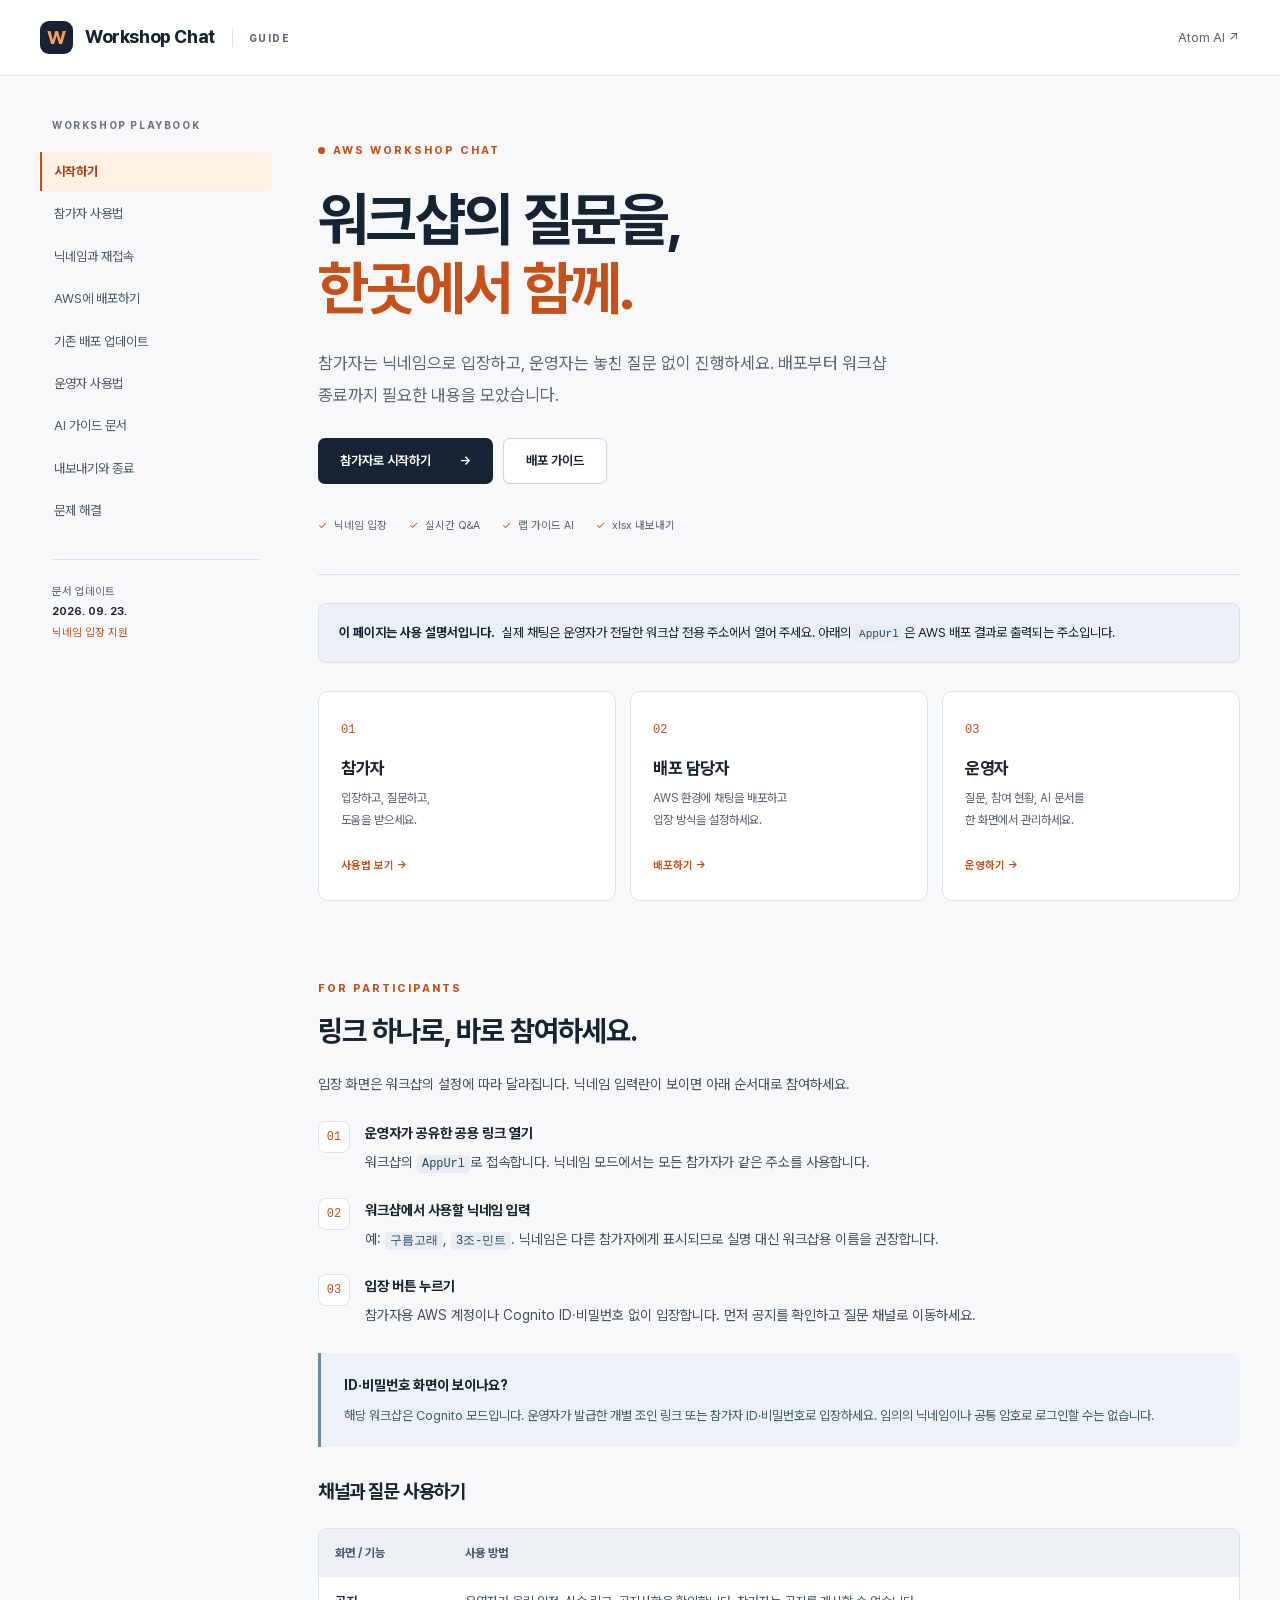
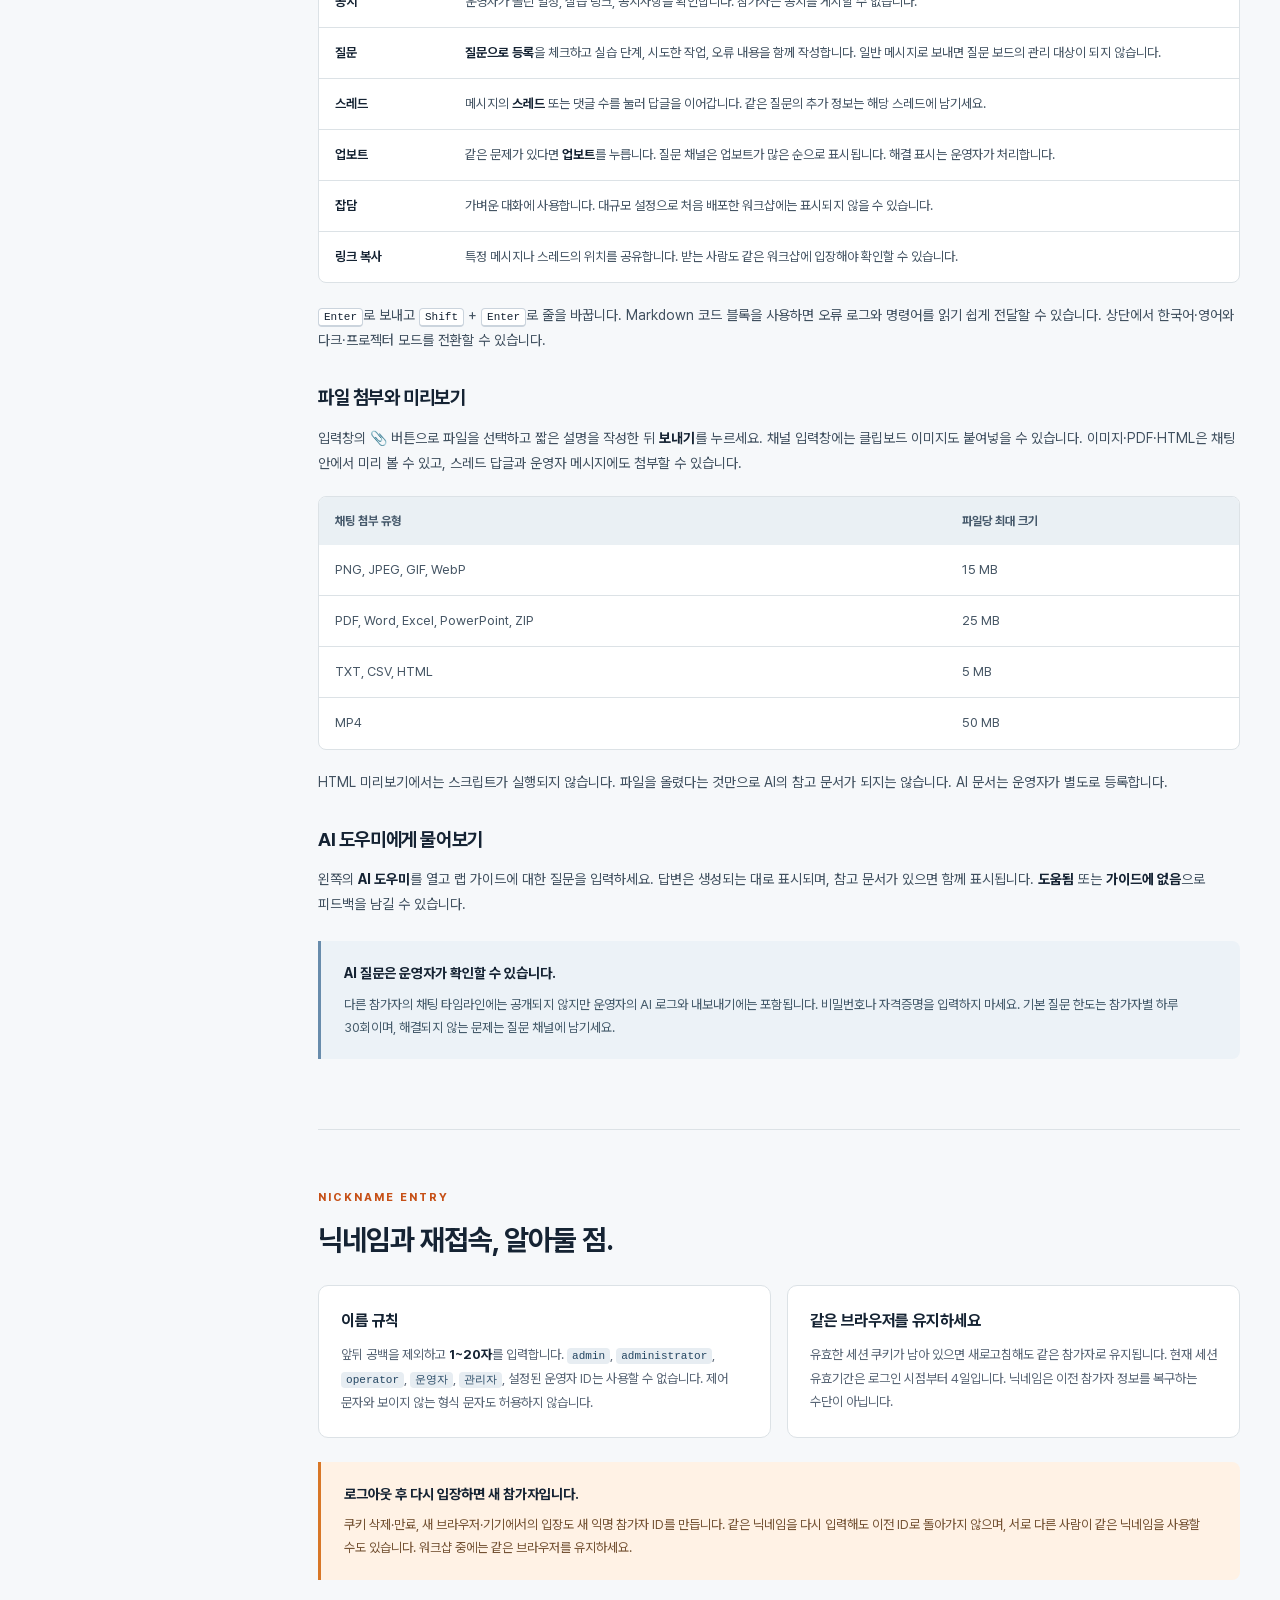
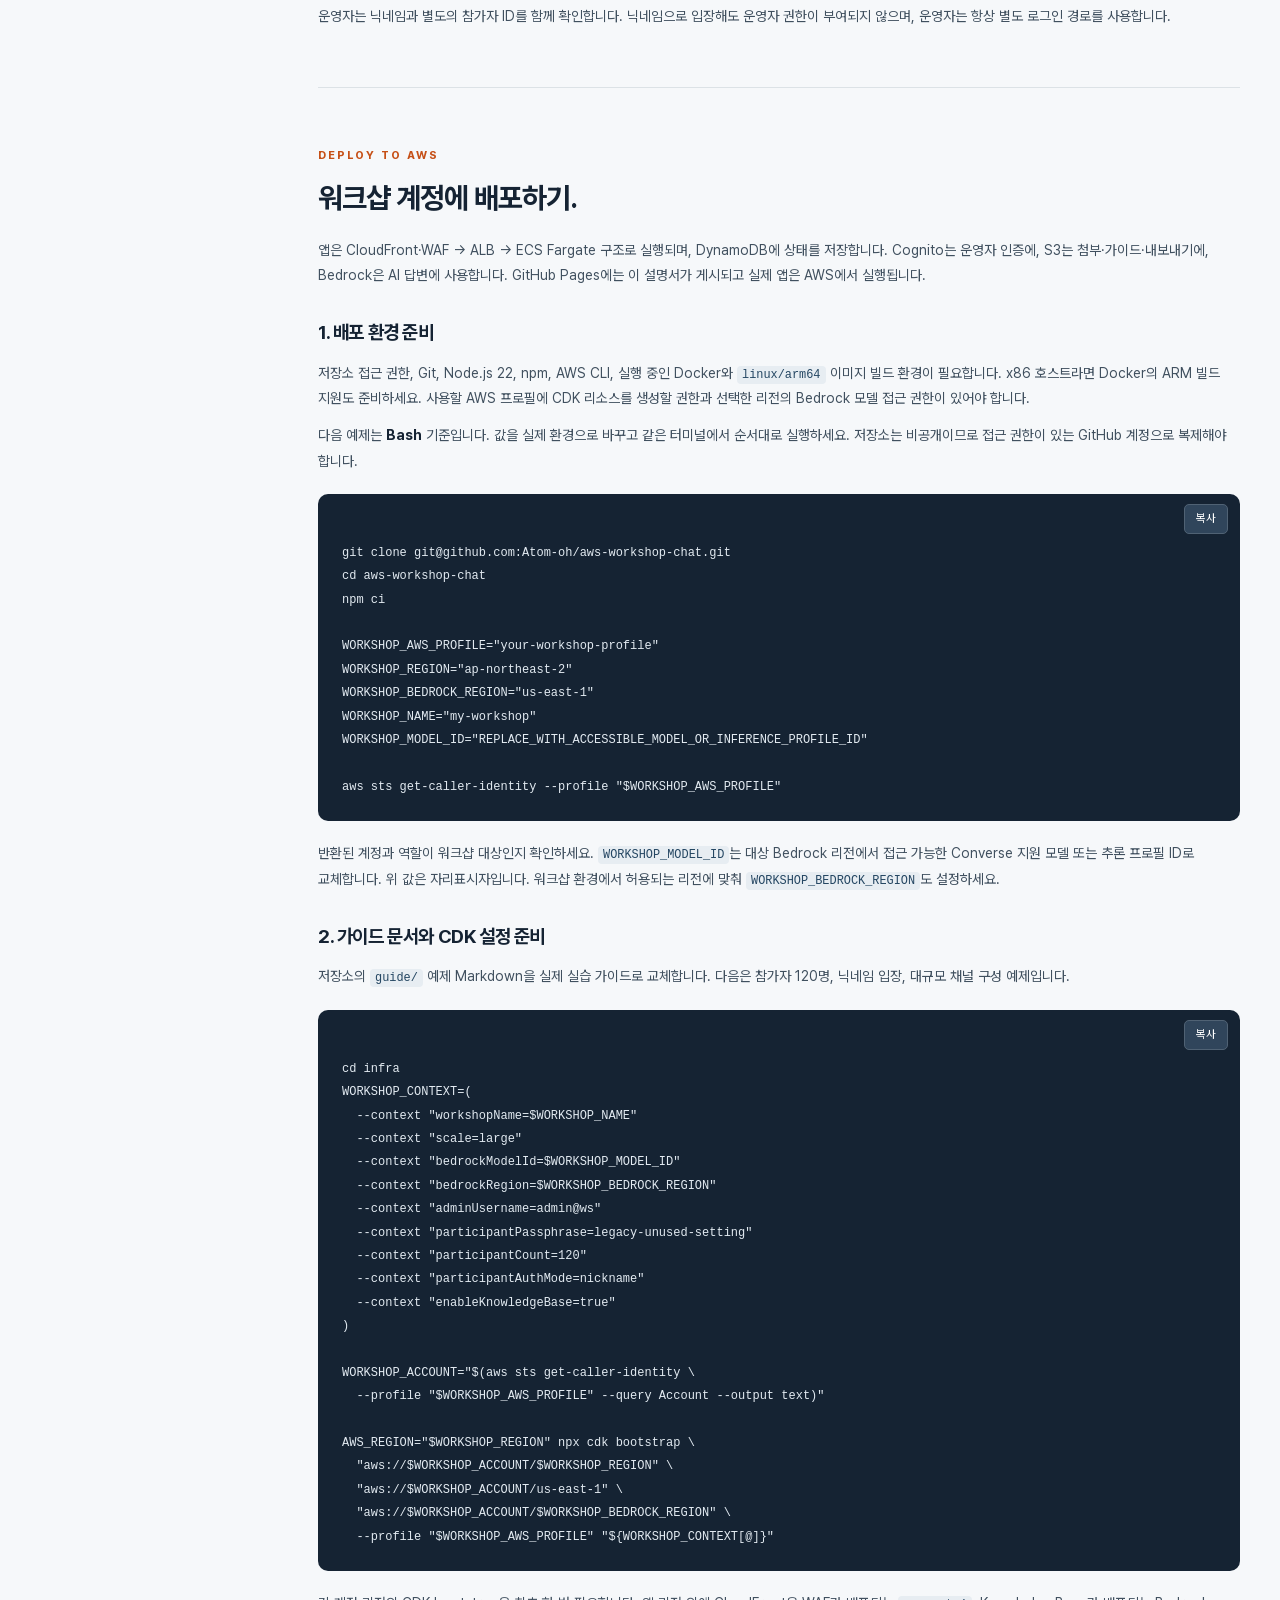
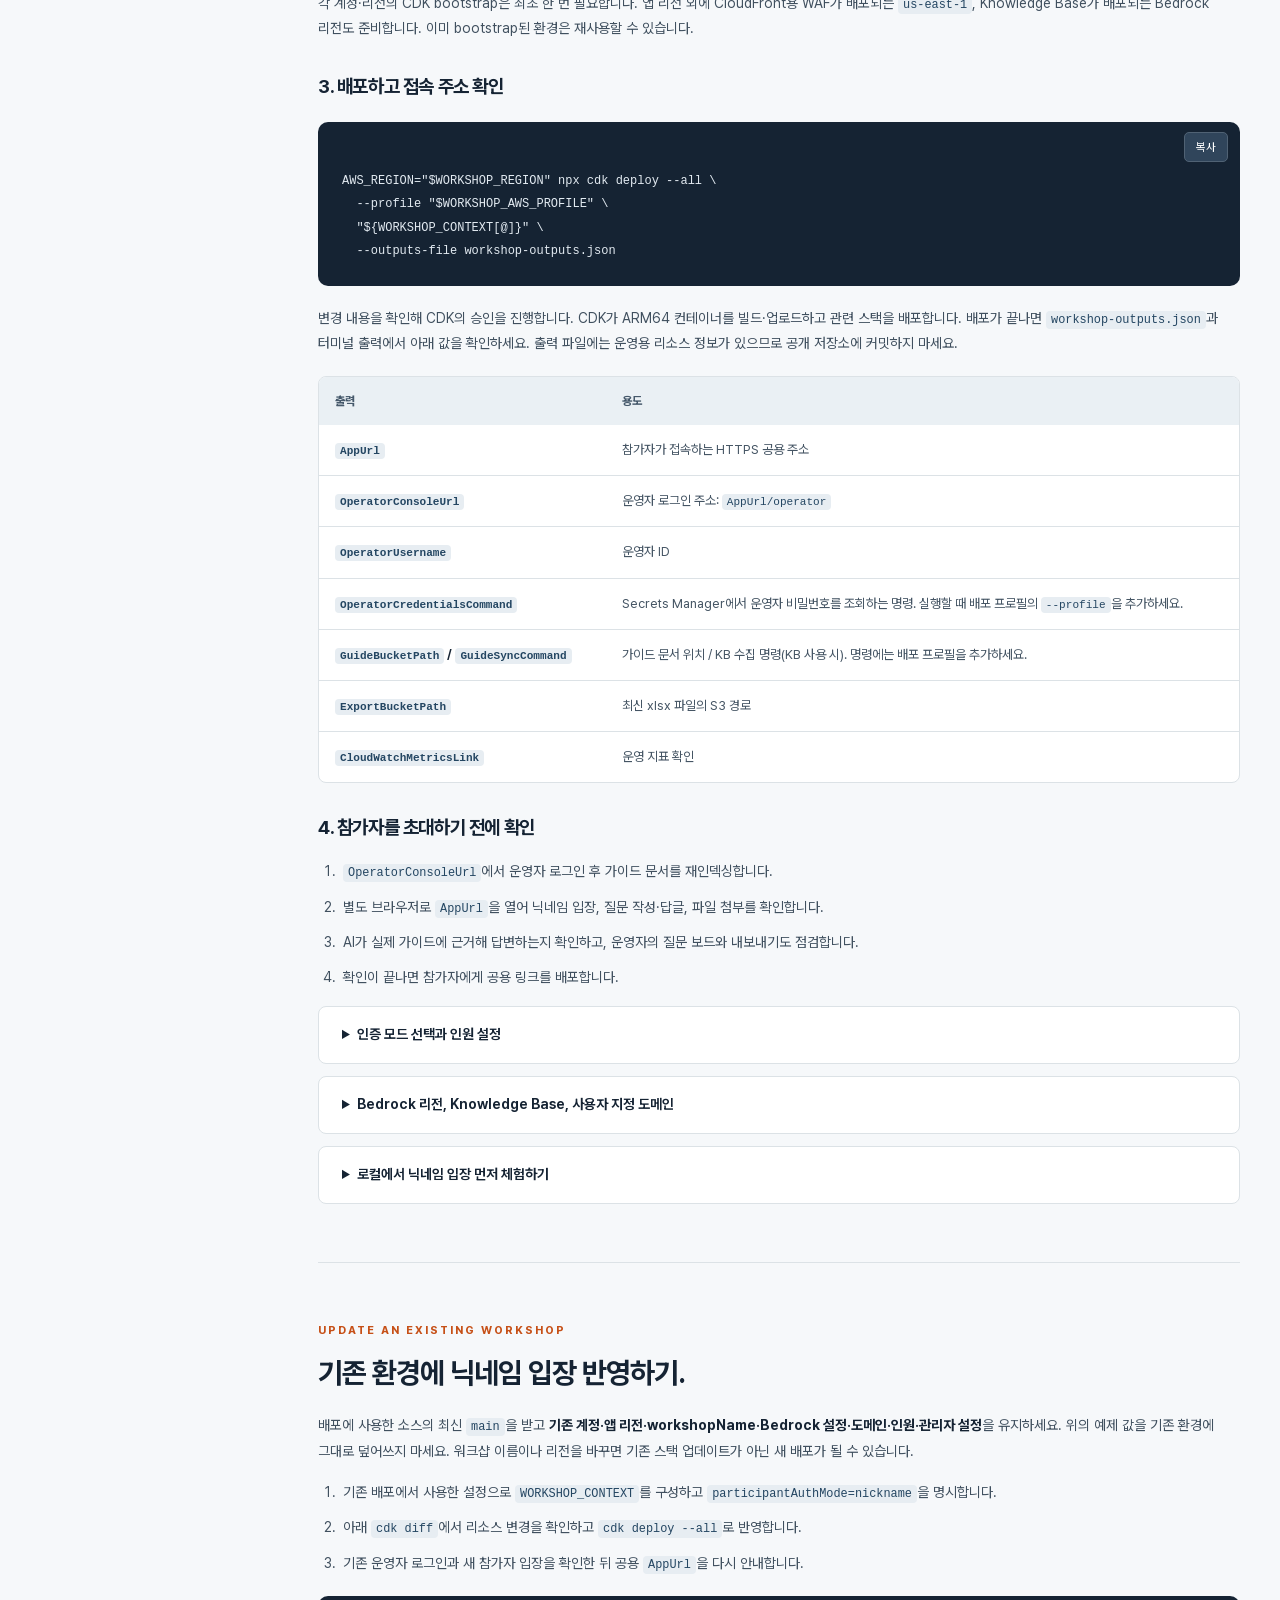
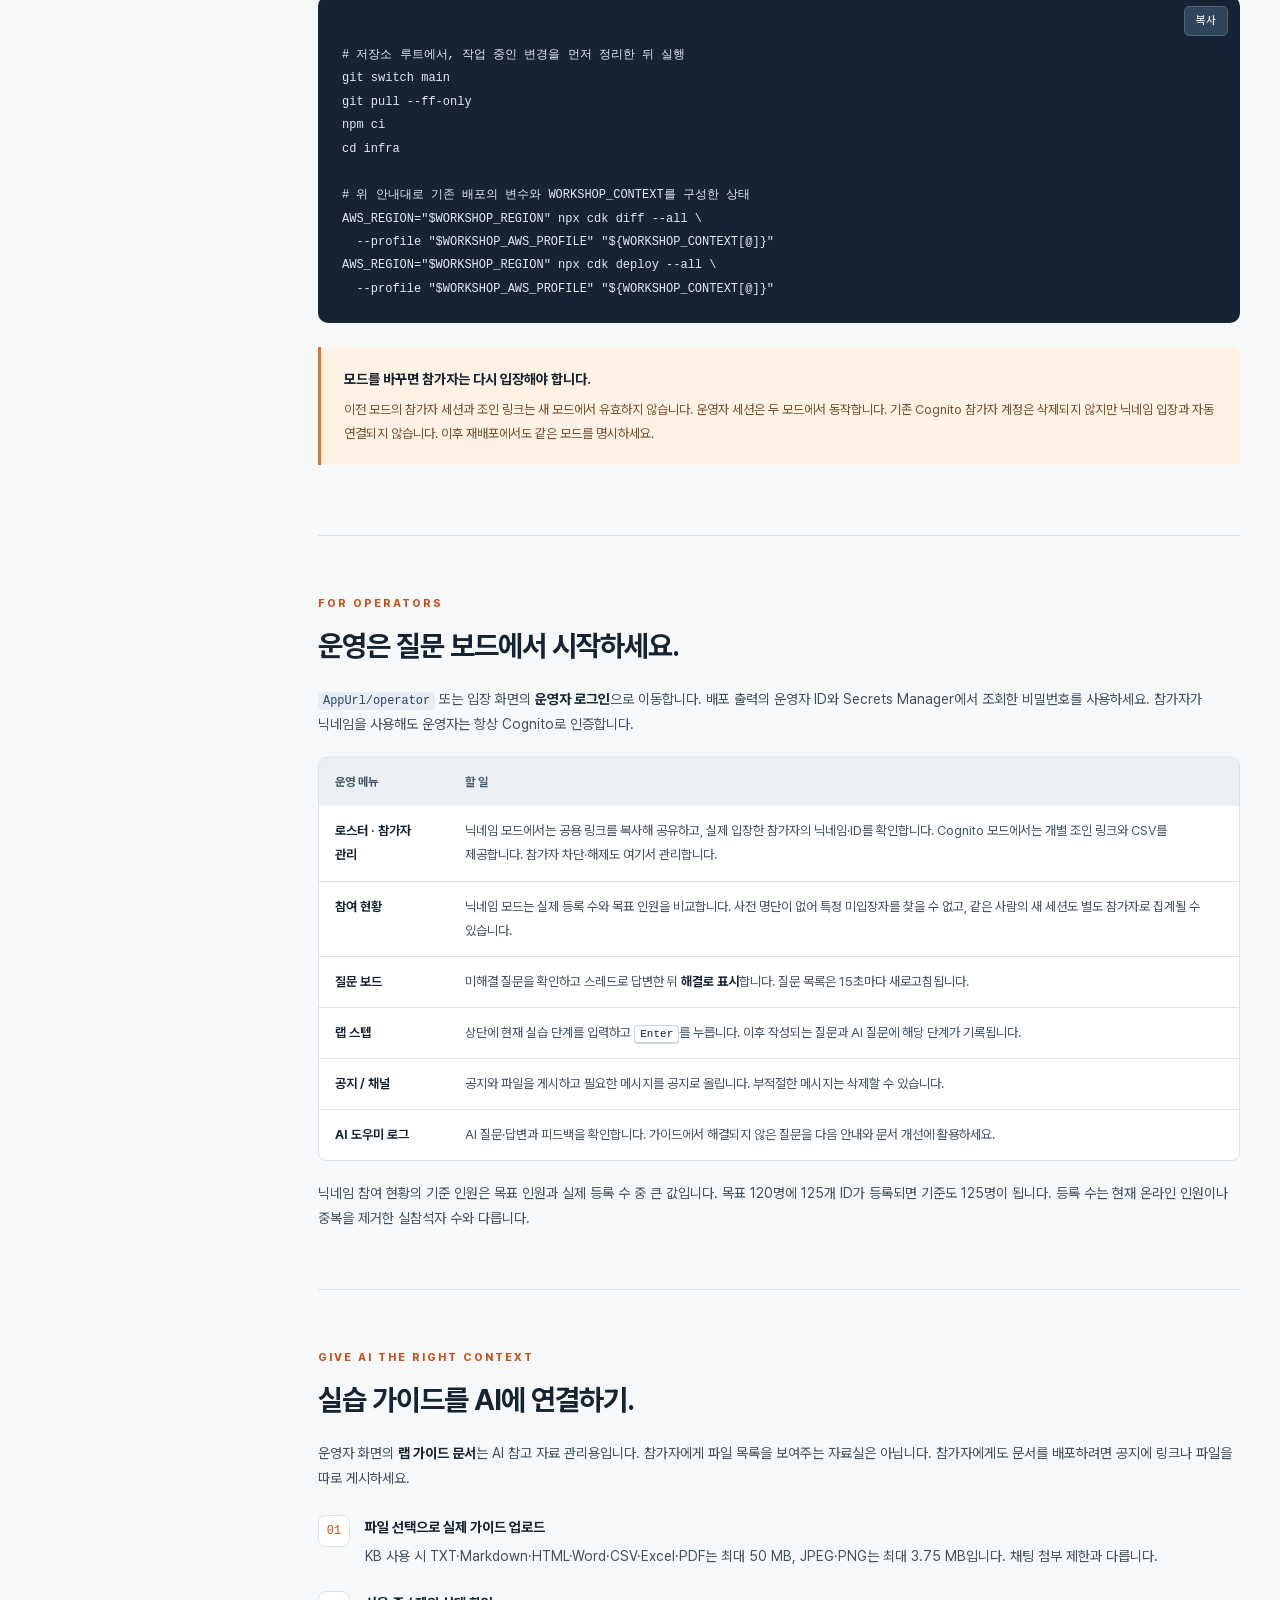
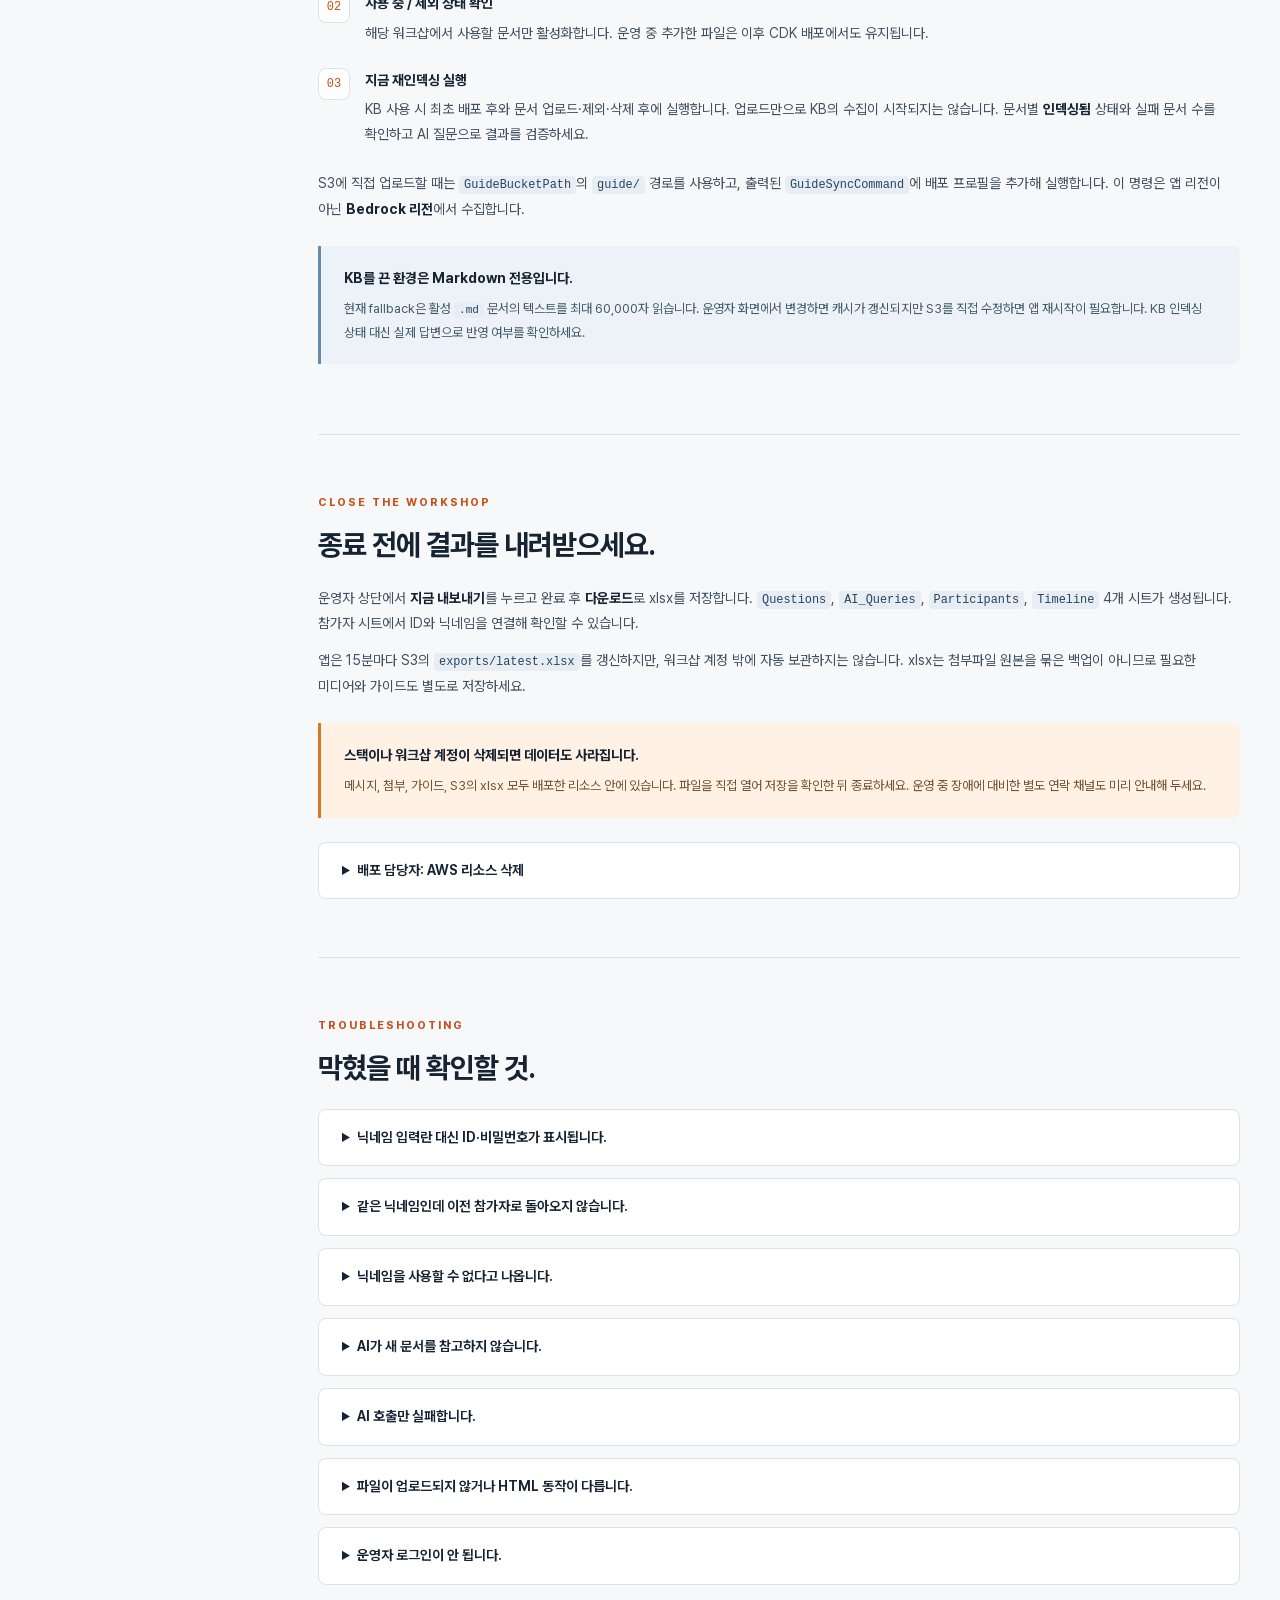
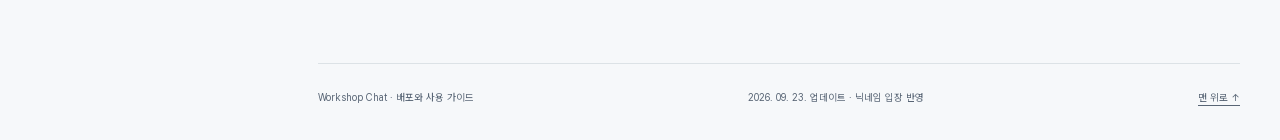
==== workshop-chat/index.html @ 2bf6a072 "docs: publish Workshop Chat deployment and nickname usage guide" ====
<!doctype html>
<html lang="ko">
<head>
  <meta charset="utf-8">
  <meta name="viewport" content="width=device-width, initial-scale=1">
  <meta name="description" content="AWS Workshop Chat 배포부터 참가자 닉네임 입장, 질문·AI 도우미, 운영자 관리와 데이터 내보내기까지.">
  <meta name="theme-color" content="#152333">
  <title>Workshop Chat 가이드 · 배포와 사용법</title>
  <link rel="canonical" href="https://www.atomai.click/workshop-chat/">
  <link rel="stylesheet" href="./style.css">
  <script src="./guide.js" defer></script>
</head>
<body>
  <a class="skip-link" href="#main">본문 바로가기</a>
  <header class="topbar">
    <a class="brand" href="#overview"><span class="brand-icon" aria-hidden="true">W</span>Workshop Chat <span class="brand-label">GUIDE</span></a>
    <a class="home-link" href="/">Atom AI <span aria-hidden="true">↗</span></a>
  </header>
  <div class="layout">
    <nav class="sidebar" aria-label="가이드 목차">
      <p class="nav-label">WORKSHOP PLAYBOOK</p>
      <a href="#overview">시작하기</a>
      <a href="#participant">참가자 사용법</a>
      <a href="#nickname">닉네임과 재접속</a>
      <a href="#deploy">AWS에 배포하기</a>
      <a href="#update">기존 배포 업데이트</a>
      <a href="#operator">운영자 사용법</a>
      <a href="#guide-docs">AI 가이드 문서</a>
      <a href="#finish">내보내기와 종료</a>
      <a href="#troubleshooting">문제 해결</a>
      <div class="nav-note">문서 업데이트<br><time datetime="2026-09-23">2026. 09. 23.</time><br><span>닉네임 입장 지원</span></div>
    </nav>
    <main id="main">
      <section class="hero" id="overview">
        <div class="eyebrow"><span class="status-dot"></span>AWS WORKSHOP CHAT</div>
        <h1>워크샵의 질문을,<br><span>한곳에서 함께.</span></h1>
        <p class="hero-description">참가자는 닉네임으로 입장하고, 운영자는 놓친 질문 없이 진행하세요. 배포부터 워크샵 종료까지 필요한 내용을 모았습니다.</p>
        <div class="hero-actions"><a class="button primary" href="#participant">참가자로 시작하기 <span aria-hidden="true">→</span></a><a class="button secondary" href="#deploy">배포 가이드</a></div>
        <div class="feature-strip"><span>닉네임 입장</span><span>실시간 Q&amp;A</span><span>랩 가이드 AI</span><span>xlsx 내보내기</span></div>
      </section>

      <div class="notice"><strong>이 페이지는 사용 설명서입니다.</strong> 실제 채팅은 운영자가 전달한 워크샵 전용 주소에서 열어 주세요. 아래의 <code>AppUrl</code>은 AWS 배포 결과로 출력되는 주소입니다.</div>
      <div class="route-grid">
        <a href="#participant" class="route-card"><span class="step-number">01</span><h2>참가자</h2><p>입장하고, 질문하고,<br>도움을 받으세요.</p><span class="route-link">사용법 보기 →</span></a>
        <a href="#deploy" class="route-card"><span class="step-number">02</span><h2>배포 담당자</h2><p>AWS 환경에 채팅을 배포하고<br>입장 방식을 설정하세요.</p><span class="route-link">배포하기 →</span></a>
        <a href="#operator" class="route-card"><span class="step-number">03</span><h2>운영자</h2><p>질문, 참여 현황, AI 문서를<br>한 화면에서 관리하세요.</p><span class="route-link">운영하기 →</span></a>
      </div>

      <section id="participant" class="content-section">
        <div class="section-kicker">FOR PARTICIPANTS</div>
        <h2>링크 하나로, 바로 참여하세요.</h2>
        <p>입장 화면은 워크샵의 설정에 따라 달라집니다. 닉네임 입력란이 보이면 아래 순서대로 참여하세요.</p>
        <ol class="steps">
          <li><strong>운영자가 공유한 공용 링크 열기</strong><p>워크샵의 <code>AppUrl</code>로 접속합니다. 닉네임 모드에서는 모든 참가자가 같은 주소를 사용합니다.</p></li>
          <li><strong>워크샵에서 사용할 닉네임 입력</strong><p>예: <code>구름고래</code>, <code>3조-민트</code>. 닉네임은 다른 참가자에게 표시되므로 실명 대신 워크샵용 이름을 권장합니다.</p></li>
          <li><strong>입장 버튼 누르기</strong><p>참가자용 AWS 계정이나 Cognito ID·비밀번호 없이 입장합니다. 먼저 공지를 확인하고 질문 채널로 이동하세요.</p></li>
        </ol>
        <div class="callout"><strong>ID·비밀번호 화면이 보이나요?</strong><p>해당 워크샵은 Cognito 모드입니다. 운영자가 발급한 개별 조인 링크 또는 참가자 ID·비밀번호로 입장하세요. 임의의 닉네임이나 공통 암호로 로그인할 수는 없습니다.</p></div>
        <h3>채널과 질문 사용하기</h3>
        <div class="table-wrap"><table>
          <thead><tr><th scope="col">화면 / 기능</th><th scope="col">사용 방법</th></tr></thead>
          <tbody>
            <tr><th scope="row">공지</th><td>운영자가 올린 일정, 실습 링크, 공지사항을 확인합니다. 참가자는 공지를 게시할 수 없습니다.</td></tr>
            <tr><th scope="row">질문</th><td><strong>질문으로 등록</strong>을 체크하고 실습 단계, 시도한 작업, 오류 내용을 함께 작성합니다. 일반 메시지로 보내면 질문 보드의 관리 대상이 되지 않습니다.</td></tr>
            <tr><th scope="row">스레드</th><td>메시지의 <strong>스레드</strong> 또는 댓글 수를 눌러 답글을 이어갑니다. 같은 질문의 추가 정보는 해당 스레드에 남기세요.</td></tr>
            <tr><th scope="row">업보트</th><td>같은 문제가 있다면 <strong>업보트</strong>를 누릅니다. 질문 채널은 업보트가 많은 순으로 표시됩니다. 해결 표시는 운영자가 처리합니다.</td></tr>
            <tr><th scope="row">잡담</th><td>가벼운 대화에 사용합니다. 대규모 설정으로 처음 배포한 워크샵에는 표시되지 않을 수 있습니다.</td></tr>
            <tr><th scope="row">링크 복사</th><td>특정 메시지나 스레드의 위치를 공유합니다. 받는 사람도 같은 워크샵에 입장해야 확인할 수 있습니다.</td></tr>
          </tbody>
        </table></div>
        <p><kbd>Enter</kbd>로 보내고 <kbd>Shift</kbd> + <kbd>Enter</kbd>로 줄을 바꿉니다. Markdown 코드 블록을 사용하면 오류 로그와 명령어를 읽기 쉽게 전달할 수 있습니다. 상단에서 한국어·영어와 다크·프로젝터 모드를 전환할 수 있습니다.</p>
        <h3>파일 첨부와 미리보기</h3>
        <p>입력창의 📎 버튼으로 파일을 선택하고 짧은 설명을 작성한 뒤 <strong>보내기</strong>를 누르세요. 채널 입력창에는 클립보드 이미지도 붙여넣을 수 있습니다. 이미지·PDF·HTML은 채팅 안에서 미리 볼 수 있고, 스레드 답글과 운영자 메시지에도 첨부할 수 있습니다.</p>
        <div class="table-wrap"><table>
          <thead><tr><th scope="col">채팅 첨부 유형</th><th scope="col">파일당 최대 크기</th></tr></thead>
          <tbody><tr><td>PNG, JPEG, GIF, WebP</td><td>15 MB</td></tr><tr><td>PDF, Word, Excel, PowerPoint, ZIP</td><td>25 MB</td></tr><tr><td>TXT, CSV, HTML</td><td>5 MB</td></tr><tr><td>MP4</td><td>50 MB</td></tr></tbody>
        </table></div>
        <p class="muted">HTML 미리보기에서는 스크립트가 실행되지 않습니다. 파일을 올렸다는 것만으로 AI의 참고 문서가 되지는 않습니다. AI 문서는 운영자가 별도로 등록합니다.</p>
        <h3>AI 도우미에게 물어보기</h3>
        <p>왼쪽의 <strong>AI 도우미</strong>를 열고 랩 가이드에 대한 질문을 입력하세요. 답변은 생성되는 대로 표시되며, 참고 문서가 있으면 함께 표시됩니다. <strong>도움됨</strong> 또는 <strong>가이드에 없음</strong>으로 피드백을 남길 수 있습니다.</p>
        <div class="callout"><strong>AI 질문은 운영자가 확인할 수 있습니다.</strong><p>다른 참가자의 채팅 타임라인에는 공개되지 않지만 운영자의 AI 로그와 내보내기에는 포함됩니다. 비밀번호나 자격증명을 입력하지 마세요. 기본 질문 한도는 참가자별 하루 30회이며, 해결되지 않는 문제는 질문 채널에 남기세요.</p></div>
      </section>

      <section id="nickname" class="content-section">
        <div class="section-kicker">NICKNAME ENTRY</div>
        <h2>닉네임과 재접속, 알아둘 점.</h2>
        <div class="two-columns">
          <div class="info-card"><h3>이름 규칙</h3><p>앞뒤 공백을 제외하고 <strong>1~20자</strong>를 입력합니다. <code>admin</code>, <code>administrator</code>, <code>operator</code>, <code>운영자</code>, <code>관리자</code>, 설정된 운영자 ID는 사용할 수 없습니다. 제어 문자와 보이지 않는 형식 문자도 허용하지 않습니다.</p></div>
          <div class="info-card"><h3>같은 브라우저를 유지하세요</h3><p>유효한 세션 쿠키가 남아 있으면 새로고침해도 같은 참가자로 유지됩니다. 현재 세션 유효기간은 로그인 시점부터 4일입니다. 닉네임은 이전 참가자 정보를 복구하는 수단이 아닙니다.</p></div>
        </div>
        <div class="callout warning"><strong>로그아웃 후 다시 입장하면 새 참가자입니다.</strong><p>쿠키 삭제·만료, 새 브라우저·기기에서의 입장도 새 익명 참가자 ID를 만듭니다. 같은 닉네임을 다시 입력해도 이전 ID로 돌아가지 않으며, 서로 다른 사람이 같은 닉네임을 사용할 수도 있습니다. 워크샵 중에는 같은 브라우저를 유지하세요.</p></div>
        <p>운영자는 닉네임과 별도의 참가자 ID를 함께 확인합니다. 닉네임으로 입장해도 운영자 권한이 부여되지 않으며, 운영자는 항상 별도 로그인 경로를 사용합니다.</p>
      </section>

      <section id="deploy" class="content-section">
        <div class="section-kicker">DEPLOY TO AWS</div>
        <h2>워크샵 계정에 배포하기.</h2>
        <p>앱은 CloudFront·WAF → ALB → ECS Fargate 구조로 실행되며, DynamoDB에 상태를 저장합니다. Cognito는 운영자 인증에, S3는 첨부·가이드·내보내기에, Bedrock은 AI 답변에 사용합니다. GitHub Pages에는 이 설명서가 게시되고 실제 앱은 AWS에서 실행됩니다.</p>
        <h3>1. 배포 환경 준비</h3>
        <p>저장소 접근 권한, Git, Node.js 22, npm, AWS CLI, 실행 중인 Docker와 <code>linux/arm64</code> 이미지 빌드 환경이 필요합니다. x86 호스트라면 Docker의 ARM 빌드 지원도 준비하세요. 사용할 AWS 프로필에 CDK 리소스를 생성할 권한과 선택한 리전의 Bedrock 모델 접근 권한이 있어야 합니다.</p>
        <p>다음 예제는 <strong>Bash</strong> 기준입니다. 값을 실제 환경으로 바꾸고 같은 터미널에서 순서대로 실행하세요. 저장소는 비공개이므로 접근 권한이 있는 GitHub 계정으로 복제해야 합니다.</p>
        <pre><code class="language-bash">git clone git@github.com:Atom-oh/aws-workshop-chat.git
cd aws-workshop-chat
npm ci

WORKSHOP_AWS_PROFILE="your-workshop-profile"
WORKSHOP_REGION="ap-northeast-2"
WORKSHOP_BEDROCK_REGION="us-east-1"
WORKSHOP_NAME="my-workshop"
WORKSHOP_MODEL_ID="REPLACE_WITH_ACCESSIBLE_MODEL_OR_INFERENCE_PROFILE_ID"

aws sts get-caller-identity --profile "$WORKSHOP_AWS_PROFILE"</code></pre>
        <p>반환된 계정과 역할이 워크샵 대상인지 확인하세요. <code>WORKSHOP_MODEL_ID</code>는 대상 Bedrock 리전에서 접근 가능한 Converse 지원 모델 또는 추론 프로필 ID로 교체합니다. 위 값은 자리표시자입니다. 워크샵 환경에서 허용되는 리전에 맞춰 <code>WORKSHOP_BEDROCK_REGION</code>도 설정하세요.</p>
        <h3>2. 가이드 문서와 CDK 설정 준비</h3>
        <p>저장소의 <code>guide/</code> 예제 Markdown을 실제 실습 가이드로 교체합니다. 다음은 참가자 120명, 닉네임 입장, 대규모 채널 구성 예제입니다.</p>
        <pre><code class="language-bash">cd infra
WORKSHOP_CONTEXT=(
  --context "workshopName=$WORKSHOP_NAME"
  --context "scale=large"
  --context "bedrockModelId=$WORKSHOP_MODEL_ID"
  --context "bedrockRegion=$WORKSHOP_BEDROCK_REGION"
  --context "adminUsername=admin@ws"
  --context "participantPassphrase=legacy-unused-setting"
  --context "participantCount=120"
  --context "participantAuthMode=nickname"
  --context "enableKnowledgeBase=true"
)

WORKSHOP_ACCOUNT="$(aws sts get-caller-identity \
  --profile "$WORKSHOP_AWS_PROFILE" --query Account --output text)"

AWS_REGION="$WORKSHOP_REGION" npx cdk bootstrap \
  "aws://$WORKSHOP_ACCOUNT/$WORKSHOP_REGION" \
  "aws://$WORKSHOP_ACCOUNT/us-east-1" \
  "aws://$WORKSHOP_ACCOUNT/$WORKSHOP_BEDROCK_REGION" \
  --profile "$WORKSHOP_AWS_PROFILE" "${WORKSHOP_CONTEXT[@]}"</code></pre>
        <p>각 계정·리전의 CDK bootstrap은 최초 한 번 필요합니다. 앱 리전 외에 CloudFront용 WAF가 배포되는 <code>us-east-1</code>, Knowledge Base가 배포되는 Bedrock 리전도 준비합니다. 이미 bootstrap된 환경은 재사용할 수 있습니다.</p>
        <h3>3. 배포하고 접속 주소 확인</h3>
        <pre><code class="language-bash">AWS_REGION="$WORKSHOP_REGION" npx cdk deploy --all \
  --profile "$WORKSHOP_AWS_PROFILE" \
  "${WORKSHOP_CONTEXT[@]}" \
  --outputs-file workshop-outputs.json</code></pre>
        <p>변경 내용을 확인해 CDK의 승인을 진행합니다. CDK가 ARM64 컨테이너를 빌드·업로드하고 관련 스택을 배포합니다. 배포가 끝나면 <code>workshop-outputs.json</code>과 터미널 출력에서 아래 값을 확인하세요. 출력 파일에는 운영용 리소스 정보가 있으므로 공개 저장소에 커밋하지 마세요.</p>
        <div class="table-wrap"><table>
          <thead><tr><th scope="col">출력</th><th scope="col">용도</th></tr></thead>
          <tbody>
            <tr><th scope="row"><code>AppUrl</code></th><td>참가자가 접속하는 HTTPS 공용 주소</td></tr>
            <tr><th scope="row"><code>OperatorConsoleUrl</code></th><td>운영자 로그인 주소: <code>AppUrl/operator</code></td></tr>
            <tr><th scope="row"><code>OperatorUsername</code></th><td>운영자 ID</td></tr>
            <tr><th scope="row"><code>OperatorCredentialsCommand</code></th><td>Secrets Manager에서 운영자 비밀번호를 조회하는 명령. 실행할 때 배포 프로필의 <code>--profile</code>을 추가하세요.</td></tr>
            <tr><th scope="row"><code>GuideBucketPath</code> / <code>GuideSyncCommand</code></th><td>가이드 문서 위치 / KB 수집 명령(KB 사용 시). 명령에는 배포 프로필을 추가하세요.</td></tr>
            <tr><th scope="row"><code>ExportBucketPath</code></th><td>최신 xlsx 파일의 S3 경로</td></tr>
            <tr><th scope="row"><code>CloudWatchMetricsLink</code></th><td>운영 지표 확인</td></tr>
          </tbody>
        </table></div>
        <h3>4. 참가자를 초대하기 전에 확인</h3>
        <ol><li><code>OperatorConsoleUrl</code>에서 운영자 로그인 후 가이드 문서를 재인덱싱합니다.</li><li>별도 브라우저로 <code>AppUrl</code>을 열어 닉네임 입장, 질문 작성·답글, 파일 첨부를 확인합니다.</li><li>AI가 실제 가이드에 근거해 답변하는지 확인하고, 운영자의 질문 보드와 내보내기도 점검합니다.</li><li>확인이 끝나면 참가자에게 공용 링크를 배포합니다.</li></ol>
        <details><summary>인증 모드 선택과 인원 설정</summary>
          <p><code>participantAuthMode=nickname</code>은 공용 링크와 닉네임을 사용하고, <code>participantAuthMode=cognito</code>는 개별 계정과 조인 링크를 사용합니다. 아무 설정도 주지 않으면 CDK와 서버의 기본값은 <strong>cognito</strong>입니다.</p>
          <p><code>PARTICIPANT_AUTH_MODE=nickname</code> 환경변수로도 설정할 수 있지만 명시적인 CDK context가 우선합니다. 환경변수로 전환할 때는 context에 남아 있는 <code>participantAuthMode</code>도 확인하세요.</p>
          <p>닉네임 모드에서 <code>participantCount</code>는 목표 인원이며 입장 상한이 아닙니다. 참가자 Cognito 계정은 사전 생성하지 않지만 Cognito와 운영자 계정은 유지됩니다. <code>participantPassphrase</code>와 <code>bedrockModelId</code>는 두 모드 모두 필수 설정입니다. legacy passphrase는 공통 로그인 암호가 아닙니다.</p>
        </details>
        <details><summary>Bedrock 리전, Knowledge Base, 사용자 지정 도메인</summary>
          <p><code>bedrockRegion</code>을 지정하면 AI 모델 호출과 Knowledge Base·S3 Vectors·가이드 버킷을 해당 리전에서 사용합니다. 생략하면 앱 리전을 따릅니다. 선택한 리전에서 모델과 S3 Vectors 지원 여부를 확인하세요.</p>
          <p>KB를 사용할 수 없으면 <code>enableKnowledgeBase=false</code>로 배포할 수 있습니다. 이 경우 현재 앱은 <code>.md</code> 파일의 텍스트만 최대 60,000자까지 AI 프롬프트에 넣습니다. PDF·HTML 등의 업로드를 Markdown처럼 사용한다고 가정하지 마세요.</p>
          <p>도메인을 연결하려면 기존 context에 <code>domainName</code>, <code>hostedZoneId</code>, <code>certificateArn</code>을 함께 지정합니다. 공개 Route 53 영역과 해당 도메인을 포함하는 <code>us-east-1</code>의 ACM 인증서가 필요합니다. 생략하면 CloudFront 주소를 사용합니다.</p>
        </details>
        <details><summary>로컬에서 닉네임 입장 먼저 체험하기</summary>
          <p>저장소 루트에서 아래 명령을 실행하고 <code>http://localhost:3000</code>을 엽니다. Docker Compose는 기본적으로 닉네임 모드를 사용합니다. 참가자 채팅은 DynamoDB Local로 동작하지만 운영자 로그인에는 실제 Cognito 설정, AI에는 Bedrock, 파일 기능에는 S3 설정이 필요합니다.</p>
          <pre><code class="language-bash">docker compose up --build</code></pre>
        </details>
      </section>

      <section id="update" class="content-section">
        <div class="section-kicker">UPDATE AN EXISTING WORKSHOP</div>
        <h2>기존 환경에 닉네임 입장 반영하기.</h2>
        <p>배포에 사용한 소스의 최신 <code>main</code>을 받고 <strong>기존 계정·앱 리전·workshopName·Bedrock 설정·도메인·인원·관리자 설정</strong>을 유지하세요. 위의 예제 값을 기존 환경에 그대로 덮어쓰지 마세요. 워크샵 이름이나 리전을 바꾸면 기존 스택 업데이트가 아닌 새 배포가 될 수 있습니다.</p>
        <ol><li>기존 배포에서 사용한 설정으로 <code>WORKSHOP_CONTEXT</code>를 구성하고 <code>participantAuthMode=nickname</code>을 명시합니다.</li><li>아래 <code>cdk diff</code>에서 리소스 변경을 확인하고 <code>cdk deploy --all</code>로 반영합니다.</li><li>기존 운영자 로그인과 새 참가자 입장을 확인한 뒤 공용 <code>AppUrl</code>을 다시 안내합니다.</li></ol>
        <pre><code class="language-bash"># 저장소 루트에서, 작업 중인 변경을 먼저 정리한 뒤 실행
git switch main
git pull --ff-only
npm ci
cd infra

# 위 안내대로 기존 배포의 변수와 WORKSHOP_CONTEXT를 구성한 상태
AWS_REGION="$WORKSHOP_REGION" npx cdk diff --all \
  --profile "$WORKSHOP_AWS_PROFILE" "${WORKSHOP_CONTEXT[@]}"
AWS_REGION="$WORKSHOP_REGION" npx cdk deploy --all \
  --profile "$WORKSHOP_AWS_PROFILE" "${WORKSHOP_CONTEXT[@]}"</code></pre>
        <div class="callout warning"><strong>모드를 바꾸면 참가자는 다시 입장해야 합니다.</strong><p>이전 모드의 참가자 세션과 조인 링크는 새 모드에서 유효하지 않습니다. 운영자 세션은 두 모드에서 동작합니다. 기존 Cognito 참가자 계정은 삭제되지 않지만 닉네임 입장과 자동 연결되지 않습니다. 이후 재배포에서도 같은 모드를 명시하세요.</p></div>
      </section>

      <section id="operator" class="content-section">
        <div class="section-kicker">FOR OPERATORS</div>
        <h2>운영은 질문 보드에서 시작하세요.</h2>
        <p><code>AppUrl/operator</code> 또는 입장 화면의 <strong>운영자 로그인</strong>으로 이동합니다. 배포 출력의 운영자 ID와 Secrets Manager에서 조회한 비밀번호를 사용하세요. 참가자가 닉네임을 사용해도 운영자는 항상 Cognito로 인증합니다.</p>
        <div class="table-wrap"><table>
          <thead><tr><th scope="col">운영 메뉴</th><th scope="col">할 일</th></tr></thead>
          <tbody>
            <tr><th scope="row">로스터 · 참가자 관리</th><td>닉네임 모드에서는 공용 링크를 복사해 공유하고, 실제 입장한 참가자의 닉네임·ID를 확인합니다. Cognito 모드에서는 개별 조인 링크와 CSV를 제공합니다. 참가자 차단·해제도 여기서 관리합니다.</td></tr>
            <tr><th scope="row">참여 현황</th><td>닉네임 모드는 실제 등록 수와 목표 인원을 비교합니다. 사전 명단이 없어 특정 미입장자를 찾을 수 없고, 같은 사람의 새 세션도 별도 참가자로 집계될 수 있습니다.</td></tr>
            <tr><th scope="row">질문 보드</th><td>미해결 질문을 확인하고 스레드로 답변한 뒤 <strong>해결로 표시</strong>합니다. 질문 목록은 15초마다 새로고침됩니다.</td></tr>
            <tr><th scope="row">랩 스텝</th><td>상단에 현재 실습 단계를 입력하고 <kbd>Enter</kbd>를 누릅니다. 이후 작성되는 질문과 AI 질문에 해당 단계가 기록됩니다.</td></tr>
            <tr><th scope="row">공지 / 채널</th><td>공지와 파일을 게시하고 필요한 메시지를 공지로 올립니다. 부적절한 메시지는 삭제할 수 있습니다.</td></tr>
            <tr><th scope="row">AI 도우미 로그</th><td>AI 질문·답변과 피드백을 확인합니다. 가이드에서 해결되지 않은 질문을 다음 안내와 문서 개선에 활용하세요.</td></tr>
          </tbody>
        </table></div>
        <p>닉네임 참여 현황의 기준 인원은 목표 인원과 실제 등록 수 중 큰 값입니다. 목표 120명에 125개 ID가 등록되면 기준도 125명이 됩니다. 등록 수는 현재 온라인 인원이나 중복을 제거한 실참석자 수와 다릅니다.</p>
      </section>

      <section id="guide-docs" class="content-section">
        <div class="section-kicker">GIVE AI THE RIGHT CONTEXT</div>
        <h2>실습 가이드를 AI에 연결하기.</h2>
        <p>운영자 화면의 <strong>랩 가이드 문서</strong>는 AI 참고 자료 관리용입니다. 참가자에게 파일 목록을 보여주는 자료실은 아닙니다. 참가자에게도 문서를 배포하려면 공지에 링크나 파일을 따로 게시하세요.</p>
        <ol class="steps">
          <li><strong>파일 선택으로 실제 가이드 업로드</strong><p>KB 사용 시 TXT·Markdown·HTML·Word·CSV·Excel·PDF는 최대 50 MB, JPEG·PNG는 최대 3.75 MB입니다. 채팅 첨부 제한과 다릅니다.</p></li>
          <li><strong>사용 중 / 제외 상태 확인</strong><p>해당 워크샵에서 사용할 문서만 활성화합니다. 운영 중 추가한 파일은 이후 CDK 배포에서도 유지됩니다.</p></li>
          <li><strong>지금 재인덱싱 실행</strong><p>KB 사용 시 최초 배포 후와 문서 업로드·제외·삭제 후에 실행합니다. 업로드만으로 KB의 수집이 시작되지는 않습니다. 문서별 <strong>인덱싱됨</strong> 상태와 실패 문서 수를 확인하고 AI 질문으로 결과를 검증하세요.</p></li>
        </ol>
        <p>S3에 직접 업로드할 때는 <code>GuideBucketPath</code>의 <code>guide/</code> 경로를 사용하고, 출력된 <code>GuideSyncCommand</code>에 배포 프로필을 추가해 실행합니다. 이 명령은 앱 리전이 아닌 <strong>Bedrock 리전</strong>에서 수집합니다.</p>
        <div class="callout"><strong>KB를 끈 환경은 Markdown 전용입니다.</strong><p>현재 fallback은 활성 <code>.md</code> 문서의 텍스트를 최대 60,000자 읽습니다. 운영자 화면에서 변경하면 캐시가 갱신되지만 S3를 직접 수정하면 앱 재시작이 필요합니다. KB 인덱싱 상태 대신 실제 답변으로 반영 여부를 확인하세요.</p></div>
      </section>

      <section id="finish" class="content-section">
        <div class="section-kicker">CLOSE THE WORKSHOP</div>
        <h2>종료 전에 결과를 내려받으세요.</h2>
        <p>운영자 상단에서 <strong>지금 내보내기</strong>를 누르고 완료 후 <strong>다운로드</strong>로 xlsx를 저장합니다. <code>Questions</code>, <code>AI_Queries</code>, <code>Participants</code>, <code>Timeline</code> 4개 시트가 생성됩니다. 참가자 시트에서 ID와 닉네임을 연결해 확인할 수 있습니다.</p>
        <p>앱은 15분마다 S3의 <code>exports/latest.xlsx</code>를 갱신하지만, 워크샵 계정 밖에 자동 보관하지는 않습니다. xlsx는 첨부파일 원본을 묶은 백업이 아니므로 필요한 미디어와 가이드도 별도로 저장하세요.</p>
        <div class="callout warning"><strong>스택이나 워크샵 계정이 삭제되면 데이터도 사라집니다.</strong><p>메시지, 첨부, 가이드, S3의 xlsx 모두 배포한 리소스 안에 있습니다. 파일을 직접 열어 저장을 확인한 뒤 종료하세요. 운영 중 장애에 대비한 별도 연락 채널도 미리 안내해 두세요.</p></div>
        <details><summary>배포 담당자: AWS 리소스 삭제</summary>
          <p>데이터 보관이 끝났고 실제 종료할 때만 실행하세요. <code>infra/</code>에서 원래 배포의 계정·리전·이름과 context를 그대로 사용합니다. 관련 스택 전체를 삭제하므로 결과를 복구할 수 없습니다. 위 배포 명령이 구성한 Bash 변수와 배열이 필요합니다.</p>
          <pre><code class="language-bash">aws sts get-caller-identity --profile "$WORKSHOP_AWS_PROFILE"
AWS_REGION="$WORKSHOP_REGION" npx cdk destroy --all \
  --profile "$WORKSHOP_AWS_PROFILE" "${WORKSHOP_CONTEXT[@]}"</code></pre>
          <p>CloudFormation에서 앱, WAF, Bedrock 관련 스택의 삭제 완료를 확인합니다. CDK bootstrap 환경은 워크샵 스택과 별도로 관리됩니다. 운영 비용은 리전·가동 시간·AI 사용량에 따라 발생하므로 행사 후 리소스를 계속 켜 두지 마세요.</p>
        </details>
      </section>

      <section id="troubleshooting" class="content-section">
        <div class="section-kicker">TROUBLESHOOTING</div>
        <h2>막혔을 때 확인할 것.</h2>
        <details><summary>닉네임 입력란 대신 ID·비밀번호가 표시됩니다.</summary><p>현재 배포가 Cognito 모드이거나 <code>/operator</code> 경로를 열었을 수 있습니다. 참가자는 공용 <code>AppUrl</code>을 여세요. 배포 담당자는 <code>participantAuthMode</code> context가 환경변수보다 우선하는지 확인하고 닉네임 모드로 재배포하세요.</p></details>
        <details><summary>같은 닉네임인데 이전 참가자로 돌아오지 않습니다.</summary><p>닉네임은 고유 계정이나 복구 암호가 아닙니다. 로그아웃·쿠키 삭제·만료·새 브라우저 입장은 새 ID를 만듭니다. 이미 새로 입장했다면 운영자에게 이전 ID와 구분해서 확인해 달라고 요청하세요.</p></details>
        <details><summary>닉네임을 사용할 수 없다고 나옵니다.</summary><p>1~20자인지, 운영자·관리자용 이름을 쓰지 않았는지 확인하세요. 복사한 이름에 보이지 않는 문자가 포함될 수 있으니 직접 다시 입력해 보세요. 운영자 ID의 대소문자나 전각 문자 변형도 사용할 수 없습니다.</p></details>
        <details><summary>AI가 새 문서를 참고하지 않습니다.</summary><p>문서가 사용 중인지, KB 재인덱싱이 완료됐는지, 실패 또는 재시도 소진 상태인지 확인하세요. 크기와 형식 제한도 확인합니다. KB를 끈 환경에서는 현재 Markdown만 읽습니다. S3 직접 변경 시에는 KB 수집 또는 fallback 앱 재시작이 필요합니다.</p></details>
        <details><summary>AI 호출만 실패합니다.</summary><p>배포 담당자는 선택한 모델·추론 프로필과 <code>bedrockRegion</code>, 계정의 모델 접근 및 호출 권한을 확인하세요. 스택 배포 성공만으로 모델 호출 성공이 보장되지는 않습니다. 참가자는 질문 채널에서 도움을 받을 수 있습니다.</p></details>
        <details><summary>파일이 업로드되지 않거나 HTML 동작이 다릅니다.</summary><p>채팅 첨부의 지원 형식과 크기를 확인하세요. 실행 파일 등 지원 목록 밖의 형식은 허용되지 않습니다. HTML 미리보기는 스크립트를 실행하지 않으므로 대화형 페이지와 다르게 보일 수 있습니다.</p></details>
        <details><summary>운영자 로그인이 안 됩니다.</summary><p><code>OperatorConsoleUrl</code>에서 배포 출력의 운영자 ID와 Secrets Manager의 현재 비밀번호를 사용하세요. 닉네임이나 legacy passphrase로 로그인할 수 없습니다. 배포 담당자는 해당 Cognito 사용자가 <code>admin</code> 그룹에 속하는지도 확인합니다.</p></details>
      </section>
      <footer><span>Workshop Chat · 배포와 사용 가이드</span><span>2026. 09. 23. 업데이트 · 닉네임 입장 반영</span><a href="#overview">맨 위로 ↑</a></footer>
    </main>
  </div>
  <div class="copy-status" role="status" aria-live="polite"></div>
</body>
</html>
---- workshop-chat/style.css ----
@font-face{font-family:Pretendard;src:url("../assets/fonts/PretendardVariable.woff2") format("woff2");font-weight:100 900;font-display:swap}
:root{color-scheme:light;--ink:#152333;--muted:#586575;--accent:#c65017;--line:#dce2e6;--paper:#f6f8fa;--orange:#ff9d57}
*{box-sizing:border-box}
html{scroll-behavior:smooth;scroll-padding-top:96px}
body{margin:0;background:var(--paper);color:var(--ink);font-family:Pretendard,-apple-system,BlinkMacSystemFont,"Segoe UI",sans-serif;font-size:16px;line-height:1.8;word-break:keep-all;overflow-wrap:anywhere}
a{color:var(--accent);text-underline-offset:4px}
button,a,summary{-webkit-tap-highlight-color:transparent}
:focus-visible{outline:3px solid #0c75af;outline-offset:4px}
.skip-link{position:fixed;left:12px;top:-90px;z-index:100;background:#fff;padding:12px 20px;border:2px solid var(--ink)}
.skip-link:focus{top:12px}
.topbar{height:76px;background:#fff;border-bottom:1px solid var(--line);display:flex;align-items:center;justify-content:space-between;padding:0 40px;position:sticky;top:0;z-index:20}
.brand{display:flex;align-items:center;gap:12px;text-decoration:none;color:var(--ink);font-weight:750;font-size:18px;letter-spacing:-.4px}
.brand-icon{display:grid;place-items:center;width:33px;height:33px;border-radius:9px;background:var(--ink);color:var(--orange);font-size:19px}
.brand-label{font-size:10px;letter-spacing:1.5px;color:var(--muted);margin-left:5px;border-left:1px solid var(--line);padding-left:16px}
.home-link{font-size:13px;color:var(--muted);text-decoration:none}
.layout{max-width:1360px;margin:auto;display:grid;grid-template-columns:232px minmax(0,1fr);gap:46px;padding:0 40px}
.sidebar{position:sticky;top:76px;height:calc(100vh - 76px);overflow:auto;padding:40px 0;align-self:start}
.nav-label{font-size:10px;letter-spacing:1.6px;font-weight:750;color:#697785;margin:0 0 18px 12px}
.sidebar>a{display:block;padding:8px 12px;margin:3px 0;text-decoration:none;font-size:13px;color:#4b5b6a;border-left:2px solid transparent;border-radius:0 6px 6px 0}
.sidebar>a:hover{background:#e9edf1;color:var(--ink)}
.sidebar>a[aria-current="location"]{background:#fff0e4;border-left-color:var(--accent);color:#a44215;font-weight:700}
.nav-note{border-top:1px solid var(--line);margin:28px 12px 0;padding-top:22px;font-size:11px;line-height:1.9;color:var(--muted)}
.nav-note time{font-weight:650;color:var(--ink)}
.nav-note span{color:var(--accent)}
main{min-width:0;padding-bottom:20px}
.hero{padding:65px 0 38px;border-bottom:1px solid var(--line)}
.eyebrow,.section-kicker{font-size:11px;letter-spacing:2px;font-weight:750;color:var(--accent);display:flex;align-items:center;gap:8px}
.status-dot{width:7px;height:7px;background:var(--accent);border-radius:50%}
h1{font-size:clamp(38px,4.6vw,64px);line-height:1.17;letter-spacing:-2.7px;margin:24px 0}
h1 span{color:var(--accent)}
.hero-description{max-width:570px;font-size:17px;color:var(--muted);line-height:1.9}
.hero-actions{display:flex;flex-wrap:wrap;gap:10px;margin:27px 0 32px}
.button{display:inline-flex;align-items:center;gap:28px;justify-content:center;min-height:46px;padding:9px 22px;border-radius:7px;text-decoration:none;font-size:13px;font-weight:650}
.primary{background:var(--ink);color:#fff}
.primary:hover{background:#2e455d}
.secondary{background:#fff;border:1px solid #cbd3da;color:var(--ink)}
.secondary:hover{border-color:var(--ink)}
.feature-strip{display:flex;flex-wrap:wrap;gap:10px 22px;font-size:11px;color:var(--muted)}
.feature-strip span:before{content:"✓";margin-right:7px;color:var(--accent)}
.notice{background:#eaf0f5;border:1px solid #d5e0e8;border-radius:8px;padding:17px 20px;font-size:13px;line-height:1.8;margin:28px 0}
.notice strong{margin-right:4px}
.route-grid{display:grid;grid-template-columns:repeat(3,minmax(0,1fr));gap:14px;margin:0 0 20px}
.route-card{border:1px solid var(--line);background:#fff;padding:22px;border-radius:10px;text-decoration:none;color:var(--ink);transition:border-color .15s}
.route-card:hover{border-color:var(--accent)}
.step-number{font:12px ui-monospace,monospace;color:var(--accent)}
.route-card h2{font-size:17px;line-height:1.4;margin:14px 0 8px;letter-spacing:-.4px}
.route-card p{font-size:12px;line-height:1.8;color:var(--muted);margin:0 0 18px}
.route-link{color:var(--accent);font-size:11px;font-weight:650}
.content-section{padding:58px 0 16px}
.content-section+.content-section{border-top:1px solid var(--line);margin-top:30px}
h2{font-size:29px;line-height:1.4;letter-spacing:-1px;margin:12px 0 20px}
h3{font-size:19px;line-height:1.6;letter-spacing:-.4px;margin:30px 0 10px}
p{margin:12px 0}
.content-section>p,.content-section li{font-size:14px;color:#40505f}
strong{font-weight:700;color:var(--ink)}
.muted{color:var(--muted)}
ol,ul{padding-left:22px}
li{margin:10px 0;padding-left:3px}
.steps{list-style:none;padding:0;counter-reset:step;margin:24px 0}
.steps>li{counter-increment:step;position:relative;padding-left:47px;min-height:45px;margin:22px 0}
.steps>li:before{content:counter(step,decimal-leading-zero);position:absolute;left:0;top:0;display:grid;place-items:center;width:30px;height:30px;border-radius:8px;border:1px solid #dce2e6;background:#fff;color:var(--accent);font:12px ui-monospace,monospace}
.steps p{margin:4px 0;font-size:14px}
.callout{padding:20px 23px;margin:24px 0;background:#ecf2f7;border-left:3px solid #688cac;border-radius:0 8px 8px 0;font-size:14px}
.callout p{margin:6px 0 0;color:#455b6b;font-size:13px}
.warning{background:#fff2e5;border-left-color:#d87727}
.warning p{color:#745233}
.two-columns{display:grid;grid-template-columns:1fr 1fr;gap:16px;margin:24px 0}
.info-card{border:1px solid var(--line);border-radius:10px;background:#fff;padding:22px}
.info-card h3{margin:0 0 10px;font-size:16px}
.info-card p{font-size:13px;color:var(--muted);margin:0}
.table-wrap{overflow-x:auto;border:1px solid var(--line);border-radius:8px;margin:20px 0;background:#fff}
table{width:100%;border-collapse:collapse;font-size:13px;text-align:left}
th,td{padding:13px 16px;border-bottom:1px solid var(--line);vertical-align:top;line-height:1.85}
thead th{background:#eaf0f4;color:#46596b;font-size:12px}
tbody th{min-width:120px;font-weight:650}
tr:last-child>td,tr:last-child>th{border-bottom:0}
td{color:#455564}
code{font-family:ui-monospace,SFMono-Regular,Consolas,monospace;font-size:.85em;background:#e7edf2;border-radius:4px;padding:2px 5px;color:#244662;word-break:break-word}
pre{position:relative;background:#152333;color:#e2eaf1;border-radius:10px;padding:48px 24px 22px;margin:20px 0;overflow:auto;font-size:12px;line-height:1.95;tab-size:2}
pre code{padding:0;border:0;background:none;color:inherit;font-size:inherit;word-break:normal;white-space:pre}
.copy-button{position:absolute;top:10px;right:12px;min-height:30px;background:#30455b;color:#fff;border:1px solid #506274;border-radius:5px;padding:3px 11px;font:11px Pretendard,sans-serif;cursor:pointer}
.copy-button:hover{background:#466078}
kbd{border:1px solid #cbd4dd;border-bottom-width:2px;border-radius:4px;background:#fff;padding:2px 5px;font-size:11px;color:var(--ink)}
details{background:#fff;border:1px solid var(--line);border-radius:8px;margin:12px 0;padding:0 20px}
summary{cursor:pointer;font-size:14px;font-weight:650;padding:16px 3px;line-height:1.7}
details[open]{padding-bottom:12px}
details p{font-size:13px;color:#475867}
details pre{margin:14px 0}
footer{border-top:1px solid var(--line);display:flex;flex-wrap:wrap;gap:8px 24px;justify-content:space-between;margin:50px 0 20px;padding-top:24px;font-size:10px;color:var(--muted)}
footer a{color:var(--muted)}
.copy-status:not(:empty){position:fixed;bottom:24px;left:50%;transform:translateX(-50%);z-index:30;background:var(--ink);color:#fff;padding:11px 20px;border-radius:8px;max-width:90vw;font-size:13px}
@media(min-width:1450px){.layout{gap:65px}}
@media(max-width:1050px){.layout{grid-template-columns:185px minmax(0,1fr);gap:28px;padding:0 24px}.route-card{padding:18px}.hero{padding-top:48px}.topbar{padding:0 24px}}
@media(max-width:760px){html{scroll-padding-top:145px}.topbar{height:62px;padding:0 18px}.brand{font-size:16px;gap:9px}.brand-label{font-size:9px;padding-left:10px}.home-link{font-size:11px}.layout{display:block;padding:0 20px}.sidebar{position:sticky;top:62px;z-index:15;height:auto;background:var(--paper);display:flex;gap:4px;margin:0 -20px;padding:10px 20px;overflow-x:auto;border-bottom:1px solid var(--line)}.sidebar>a{flex-shrink:0;padding:5px 10px;font-size:12px;border-left:0;border-bottom:2px solid transparent;border-radius:5px}.sidebar>a[aria-current="location"]{border-bottom-color:var(--accent)}.nav-label,.nav-note{display:none}.hero{padding-top:38px}h1{letter-spacing:-1.8px}.hero-description{font-size:15px}.hero-actions{margin-bottom:25px}.feature-strip{gap:7px 13px;font-size:10px}.route-grid{gap:8px}.route-card{padding:14px 12px}.route-card h2{font-size:15px}.route-card p{font-size:11px}.route-link{font-size:10px}.content-section{padding-top:40px}h2{font-size:25px}.two-columns{grid-template-columns:1fr}.notice{padding:15px;font-size:12px}th,td{padding:11px 12px}pre{padding-left:16px;padding-right:16px}.callout{padding:17px}footer{display:block}footer>*{display:block;margin:5px 0}}
@media(max-width:390px){.brand-label{display:none}.route-grid{grid-template-columns:1fr}.route-card p br{display:none}.route-card h2{margin-top:7px}.route-card p{margin-bottom:10px}.hero-actions .button{width:100%}}
@media(prefers-reduced-motion:reduce){html{scroll-behavior:auto}*{transition:none!important}}
@media print{.topbar,.sidebar,.hero-actions,.route-grid,.copy-button,.copy-status,.home-link{display:none}.layout{display:block;padding:0}main{max-width:none}body{background:#fff;font-size:11pt}.hero{padding:0 0 20px}h1{font-size:32pt}.content-section{padding-top:20px}pre{white-space:pre-wrap;background:#f3f3f3;color:#111;padding:15px;border:1px solid #ccc}pre code{white-space:pre-wrap;overflow-wrap:anywhere}.table-wrap{overflow:visible}details{break-inside:avoid}a{color:inherit}}
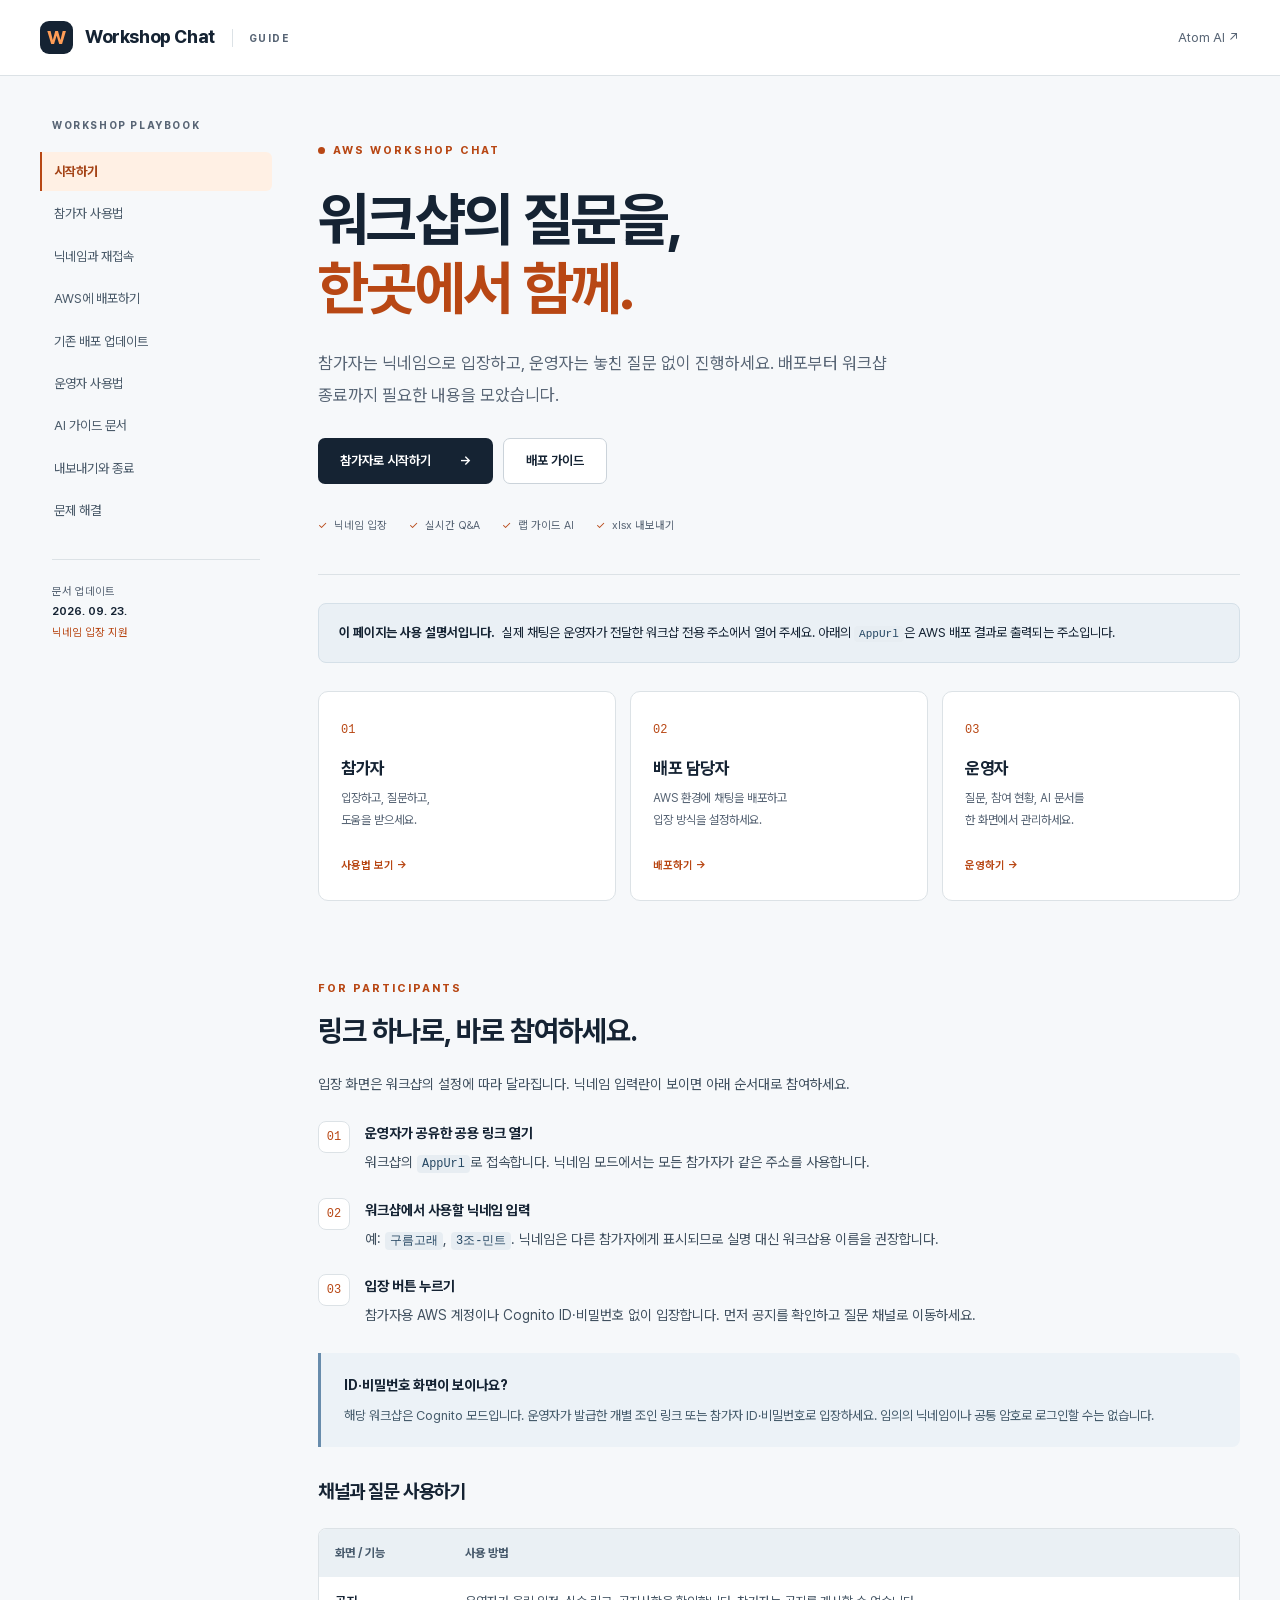
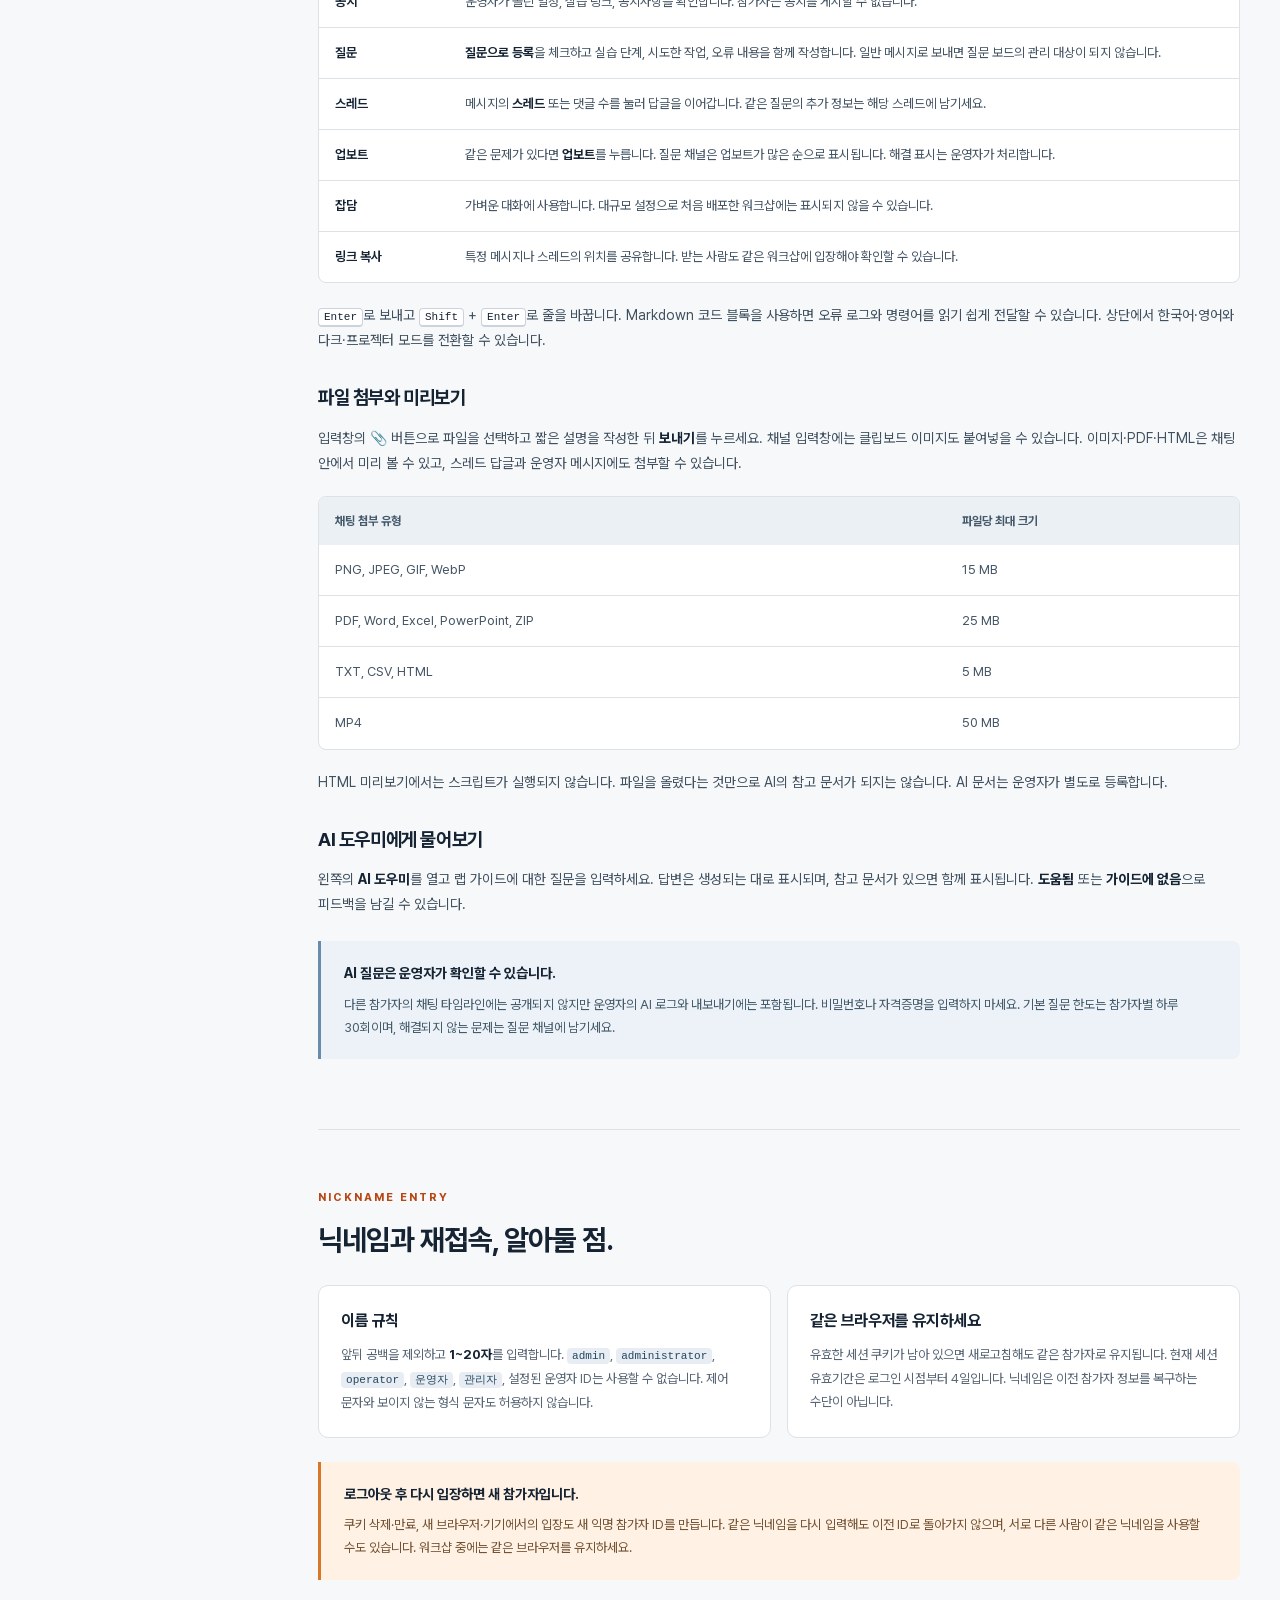
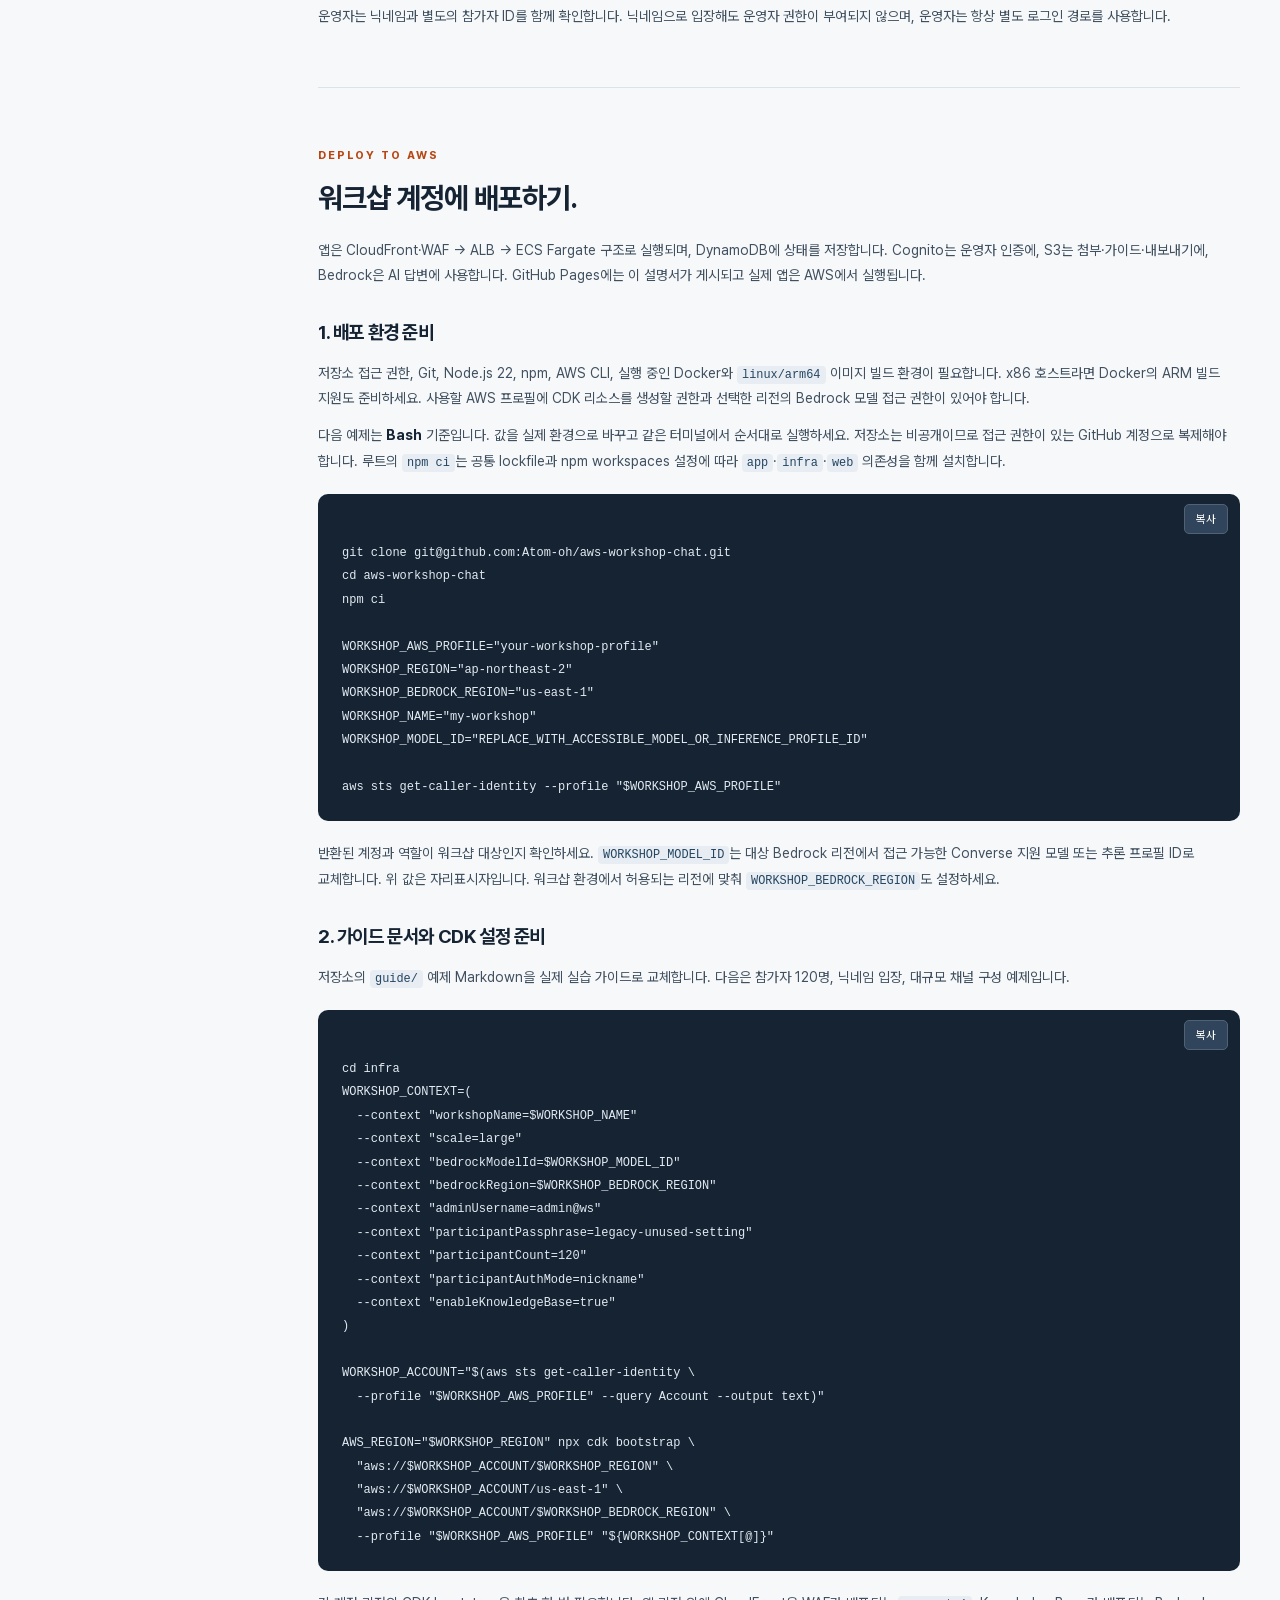
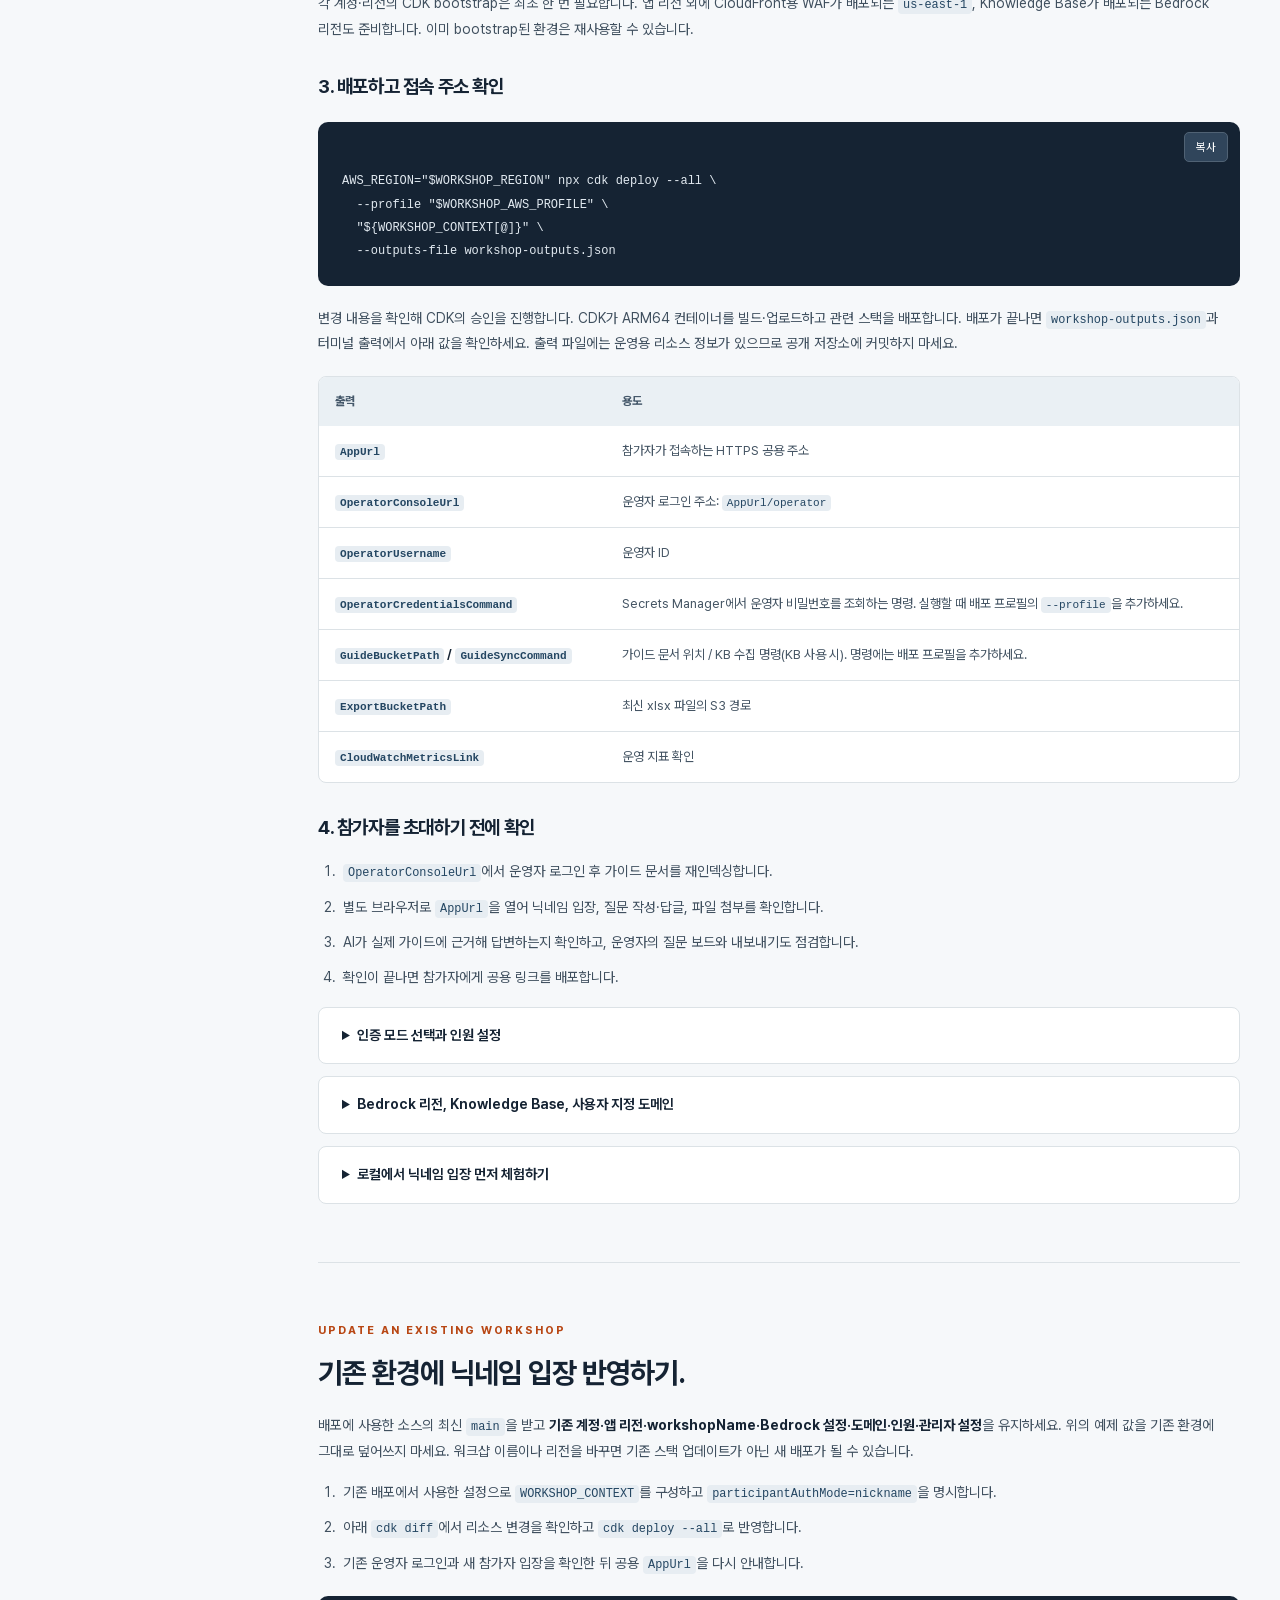
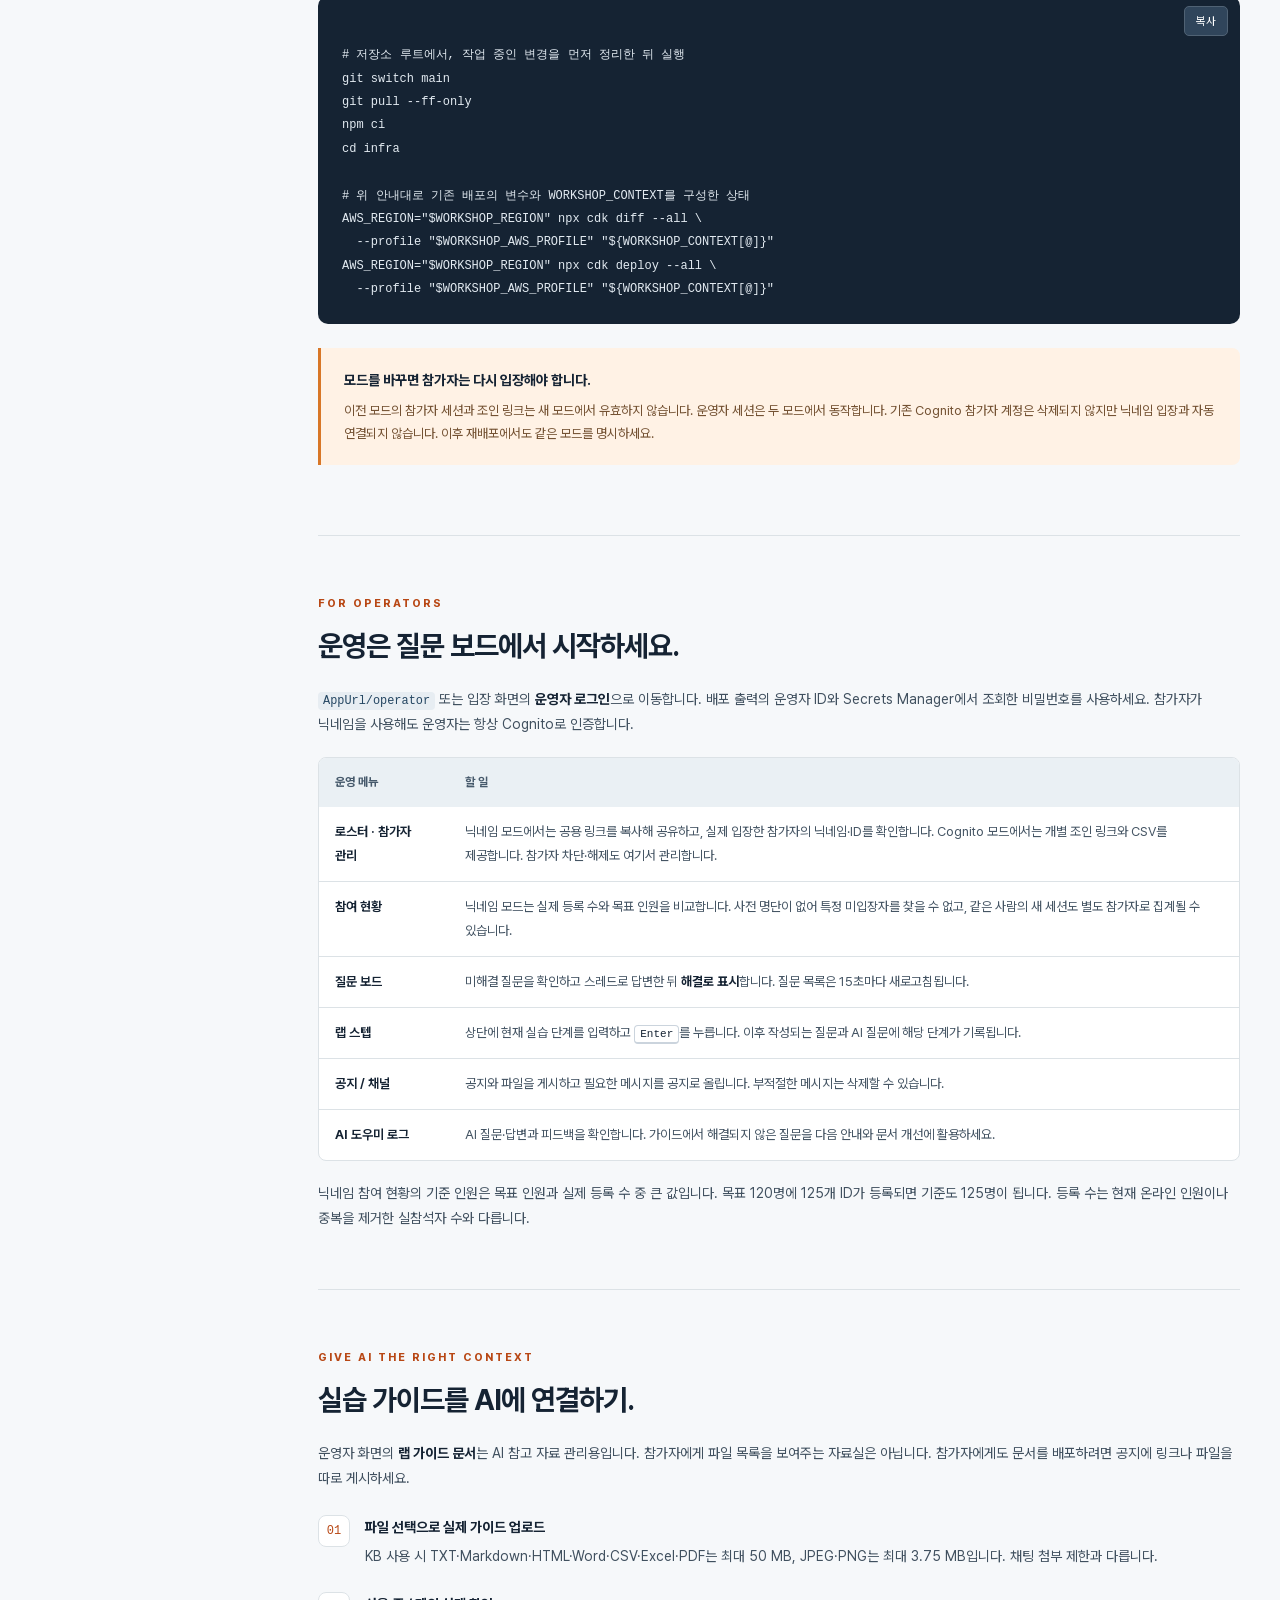
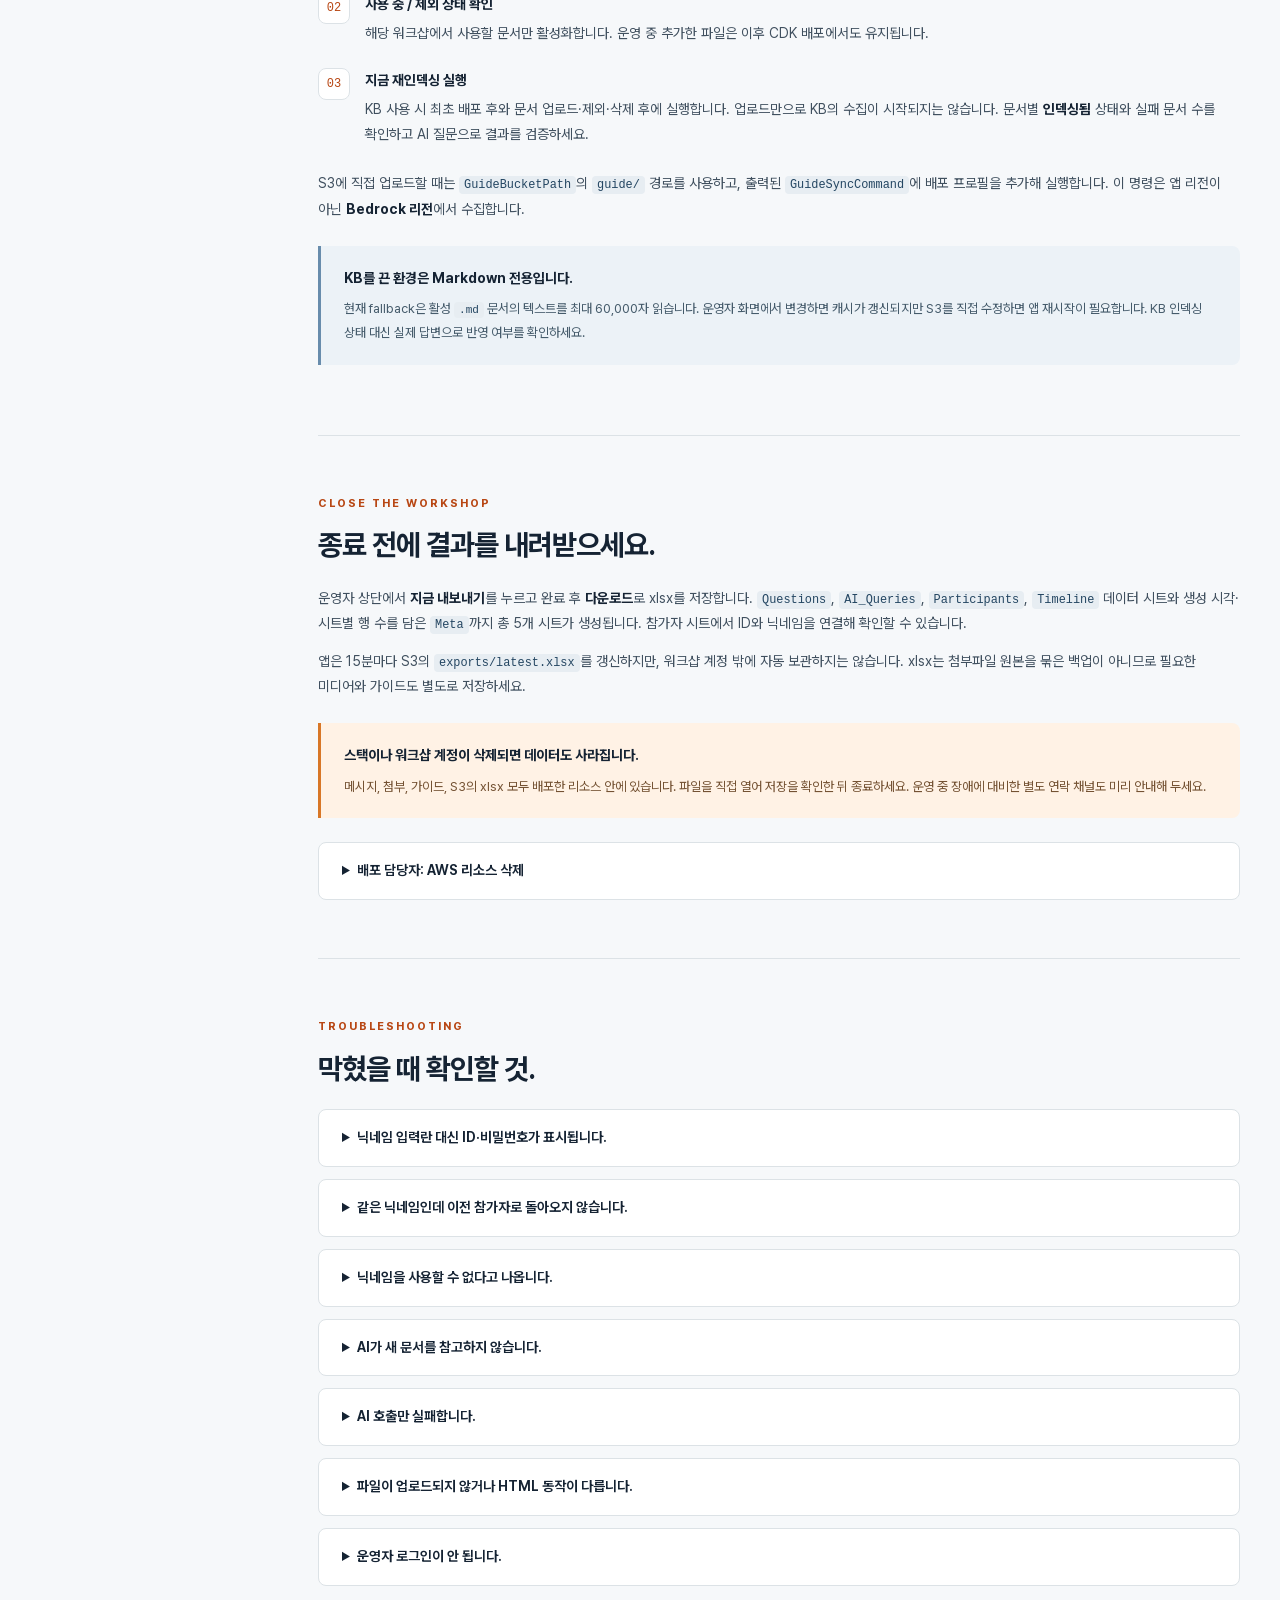
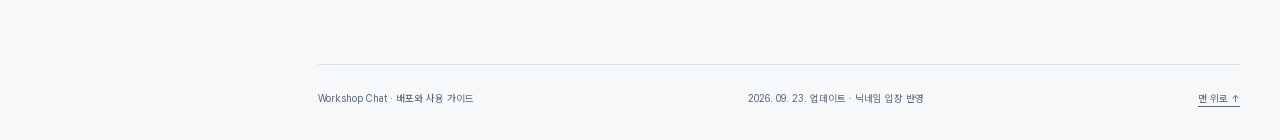
==== commit ffaa42fd: "docs: fix guide contrast, export details and print behavior" ====
--- a/workshop-chat/index.html
+++ b/workshop-chat/index.html
@@ -98,7 +98,7 @@
         <p>앱은 CloudFront·WAF → ALB → ECS Fargate 구조로 실행되며, DynamoDB에 상태를 저장합니다. Cognito는 운영자 인증에, S3는 첨부·가이드·내보내기에, Bedrock은 AI 답변에 사용합니다. GitHub Pages에는 이 설명서가 게시되고 실제 앱은 AWS에서 실행됩니다.</p>
         <h3>1. 배포 환경 준비</h3>
         <p>저장소 접근 권한, Git, Node.js 22, npm, AWS CLI, 실행 중인 Docker와 <code>linux/arm64</code> 이미지 빌드 환경이 필요합니다. x86 호스트라면 Docker의 ARM 빌드 지원도 준비하세요. 사용할 AWS 프로필에 CDK 리소스를 생성할 권한과 선택한 리전의 Bedrock 모델 접근 권한이 있어야 합니다.</p>
-        <p>다음 예제는 <strong>Bash</strong> 기준입니다. 값을 실제 환경으로 바꾸고 같은 터미널에서 순서대로 실행하세요. 저장소는 비공개이므로 접근 권한이 있는 GitHub 계정으로 복제해야 합니다.</p>
+        <p>다음 예제는 <strong>Bash</strong> 기준입니다. 값을 실제 환경으로 바꾸고 같은 터미널에서 순서대로 실행하세요. 저장소는 비공개이므로 접근 권한이 있는 GitHub 계정으로 복제해야 합니다. 루트의 <code>npm ci</code>는 공통 lockfile과 npm workspaces 설정에 따라 <code>app</code>·<code>infra</code>·<code>web</code> 의존성을 함께 설치합니다.</p>
         <pre><code class="language-bash">git clone git@github.com:Atom-oh/aws-workshop-chat.git
 cd aws-workshop-chat
 npm ci
@@ -224,7 +224,7 @@
       <section id="finish" class="content-section">
         <div class="section-kicker">CLOSE THE WORKSHOP</div>
         <h2>종료 전에 결과를 내려받으세요.</h2>
-        <p>운영자 상단에서 <strong>지금 내보내기</strong>를 누르고 완료 후 <strong>다운로드</strong>로 xlsx를 저장합니다. <code>Questions</code>, <code>AI_Queries</code>, <code>Participants</code>, <code>Timeline</code> 4개 시트가 생성됩니다. 참가자 시트에서 ID와 닉네임을 연결해 확인할 수 있습니다.</p>
+        <p>운영자 상단에서 <strong>지금 내보내기</strong>를 누르고 완료 후 <strong>다운로드</strong>로 xlsx를 저장합니다. <code>Questions</code>, <code>AI_Queries</code>, <code>Participants</code>, <code>Timeline</code> 데이터 시트와 생성 시각·시트별 행 수를 담은 <code>Meta</code>까지 총 5개 시트가 생성됩니다. 참가자 시트에서 ID와 닉네임을 연결해 확인할 수 있습니다.</p>
         <p>앱은 15분마다 S3의 <code>exports/latest.xlsx</code>를 갱신하지만, 워크샵 계정 밖에 자동 보관하지는 않습니다. xlsx는 첨부파일 원본을 묶은 백업이 아니므로 필요한 미디어와 가이드도 별도로 저장하세요.</p>
         <div class="callout warning"><strong>스택이나 워크샵 계정이 삭제되면 데이터도 사라집니다.</strong><p>메시지, 첨부, 가이드, S3의 xlsx 모두 배포한 리소스 안에 있습니다. 파일을 직접 열어 저장을 확인한 뒤 종료하세요. 운영 중 장애에 대비한 별도 연락 채널도 미리 안내해 두세요.</p></div>
         <details><summary>배포 담당자: AWS 리소스 삭제</summary>
--- a/workshop-chat/style.css
+++ b/workshop-chat/style.css
@@ -1,5 +1,5 @@
 @font-face{font-family:Pretendard;src:url("../assets/fonts/PretendardVariable.woff2") format("woff2");font-weight:100 900;font-display:swap}
-:root{color-scheme:light;--ink:#152333;--muted:#586575;--accent:#c65017;--line:#dce2e6;--paper:#f6f8fa;--orange:#ff9d57}
+:root{color-scheme:light;--ink:#152333;--muted:#586575;--accent:#b84714;--line:#dce2e6;--paper:#f6f8fa;--orange:#ff9d57}
 *{box-sizing:border-box}
 html{scroll-behavior:smooth;scroll-padding-top:96px}
 body{margin:0;background:var(--paper);color:var(--ink);font-family:Pretendard,-apple-system,BlinkMacSystemFont,"Segoe UI",sans-serif;font-size:16px;line-height:1.8;word-break:keep-all;overflow-wrap:anywhere}
@@ -15,7 +15,7 @@
 .home-link{font-size:13px;color:var(--muted);text-decoration:none}
 .layout{max-width:1360px;margin:auto;display:grid;grid-template-columns:232px minmax(0,1fr);gap:46px;padding:0 40px}
 .sidebar{position:sticky;top:76px;height:calc(100vh - 76px);overflow:auto;padding:40px 0;align-self:start}
-.nav-label{font-size:10px;letter-spacing:1.6px;font-weight:750;color:#697785;margin:0 0 18px 12px}
+.nav-label{font-size:10px;letter-spacing:1.6px;font-weight:750;color:var(--muted);margin:0 0 18px 12px}
 .sidebar>a{display:block;padding:8px 12px;margin:3px 0;text-decoration:none;font-size:13px;color:#4b5b6a;border-left:2px solid transparent;border-radius:0 6px 6px 0}
 .sidebar>a:hover{background:#e9edf1;color:var(--ink)}
 .sidebar>a[aria-current="location"]{background:#fff0e4;border-left-color:var(--accent);color:#a44215;font-weight:700}
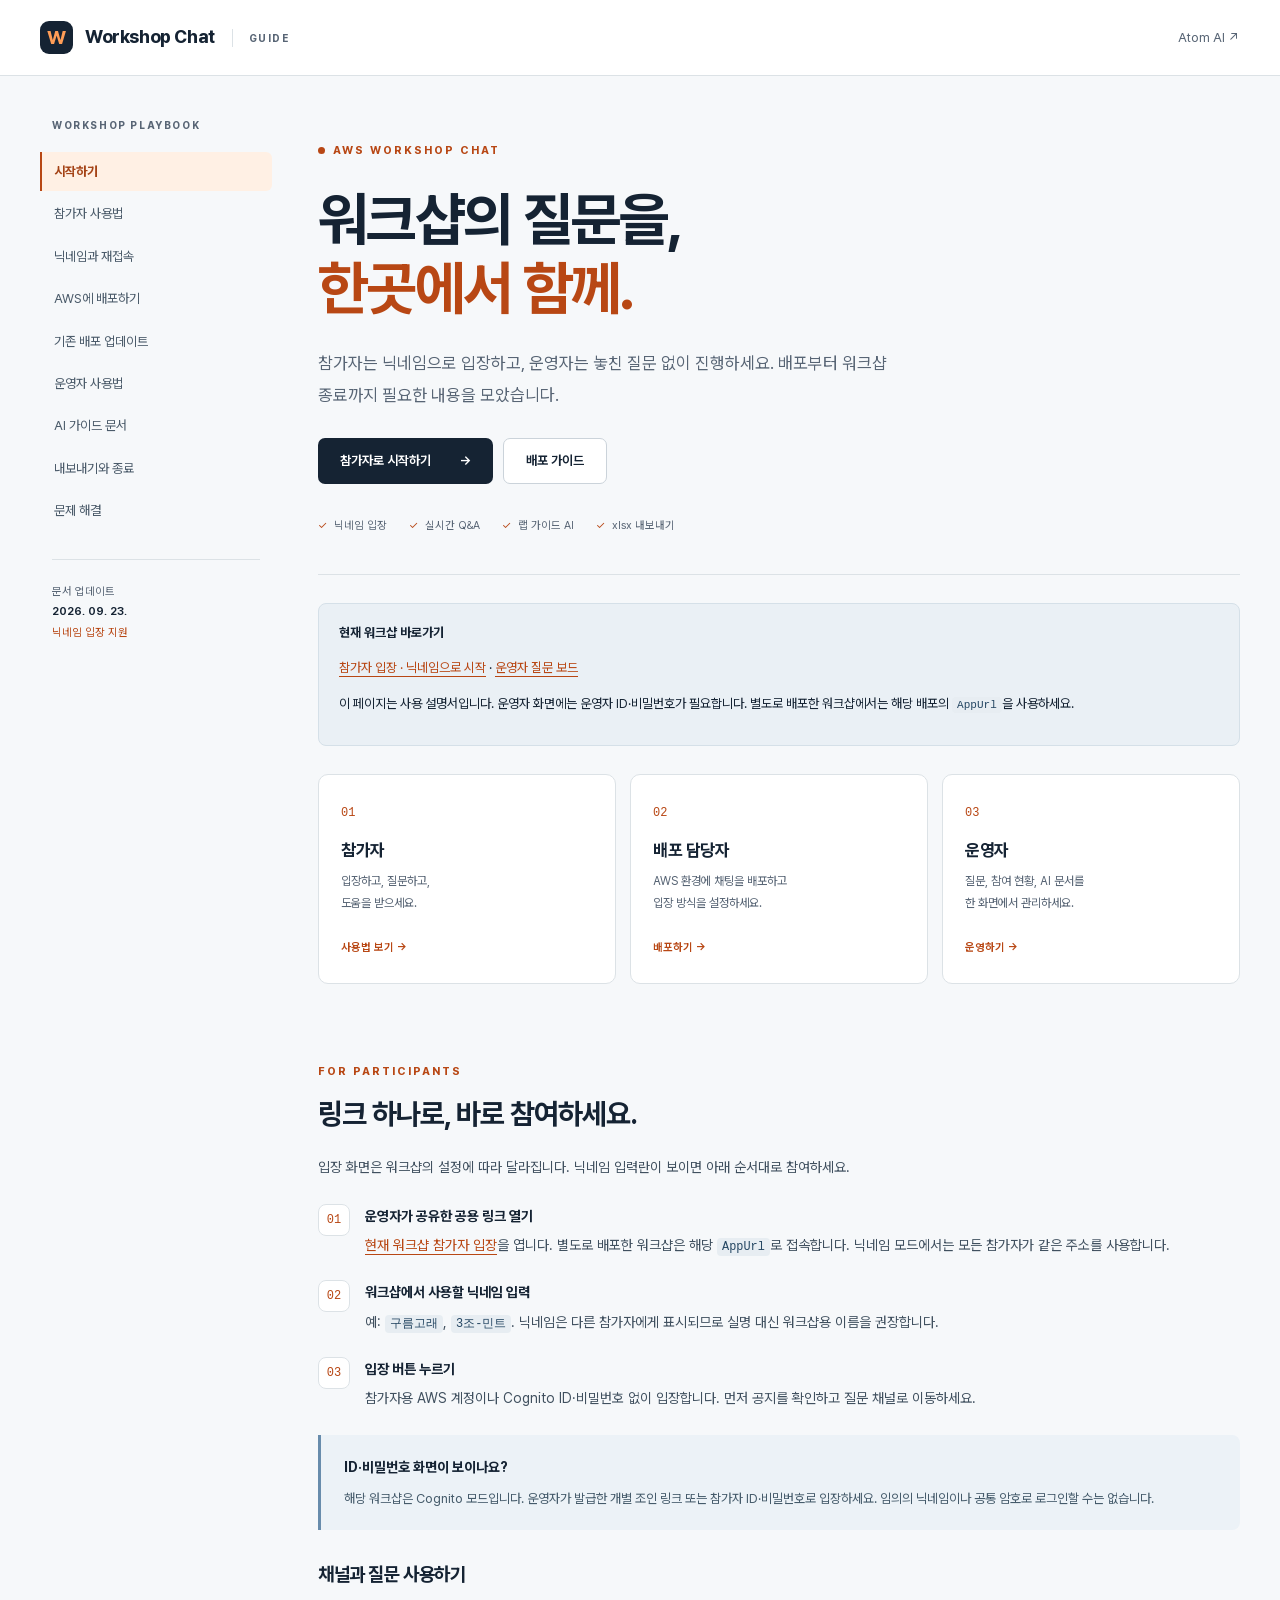
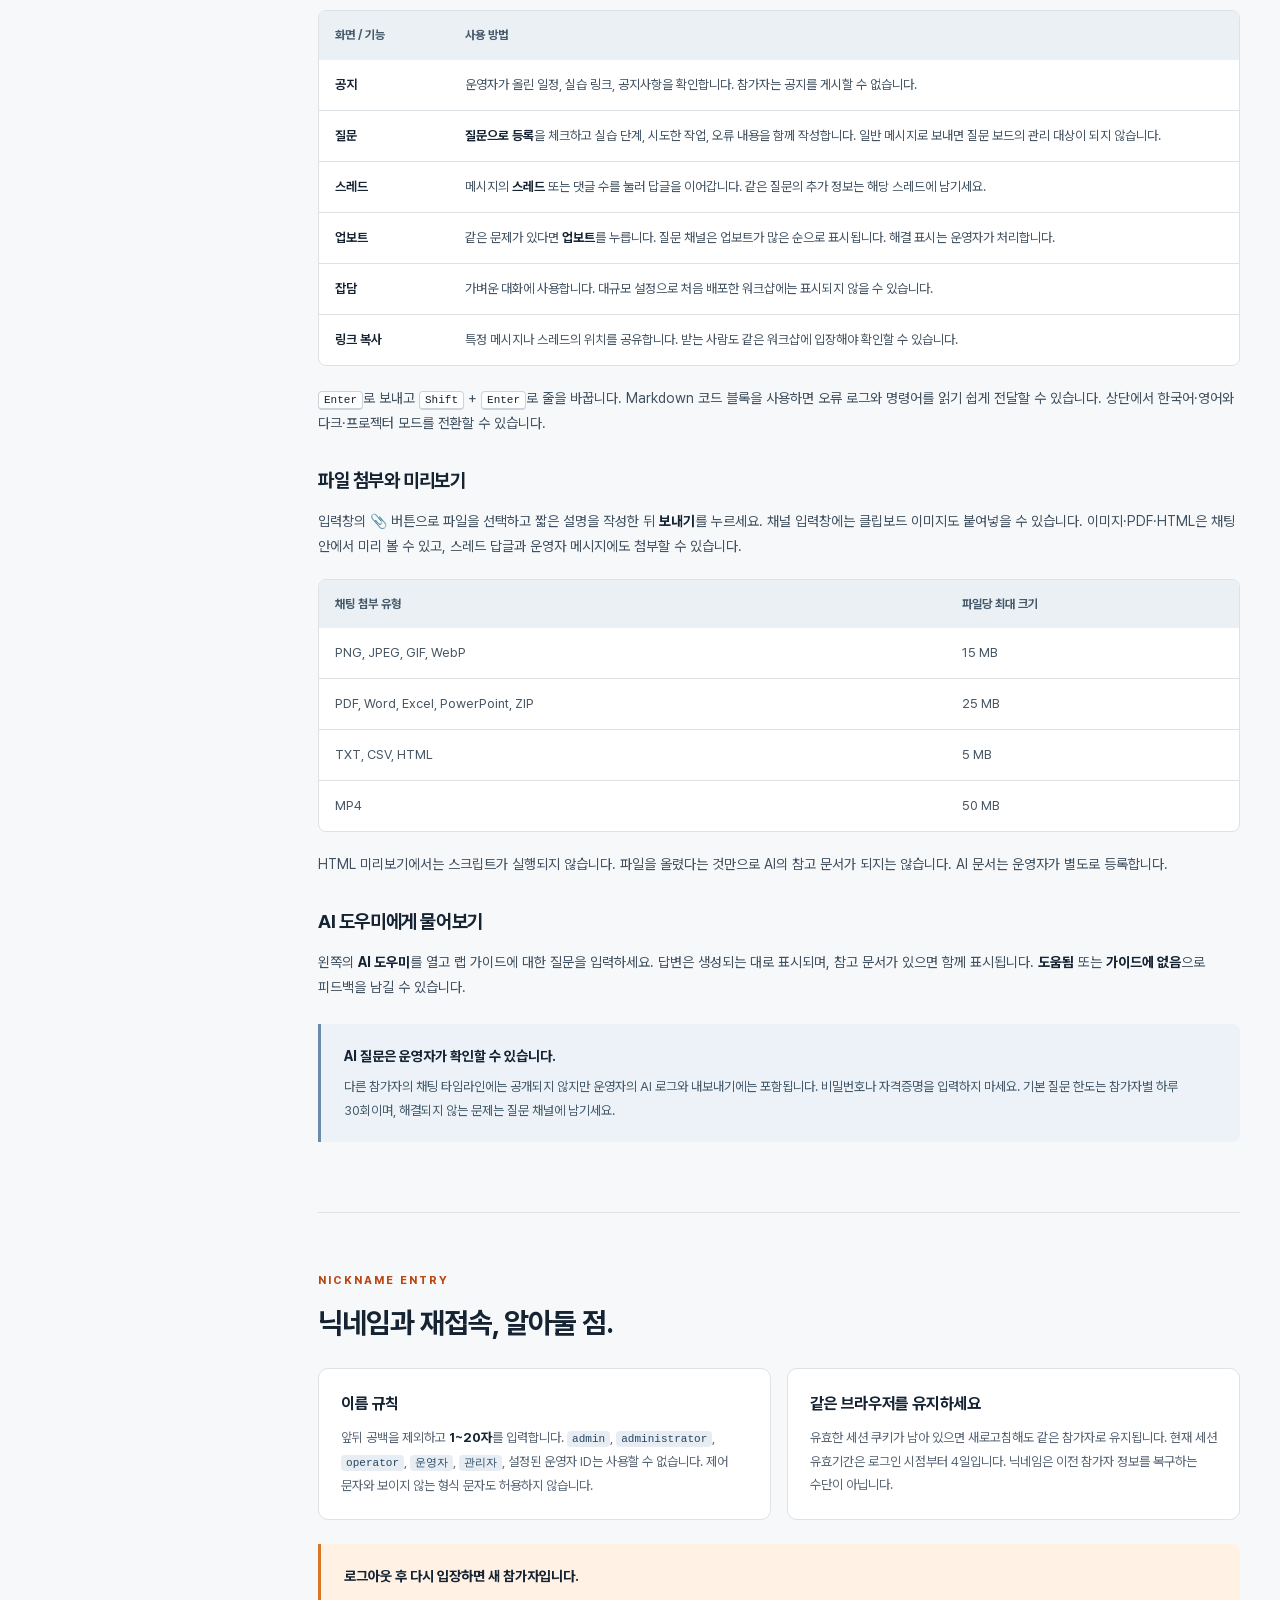
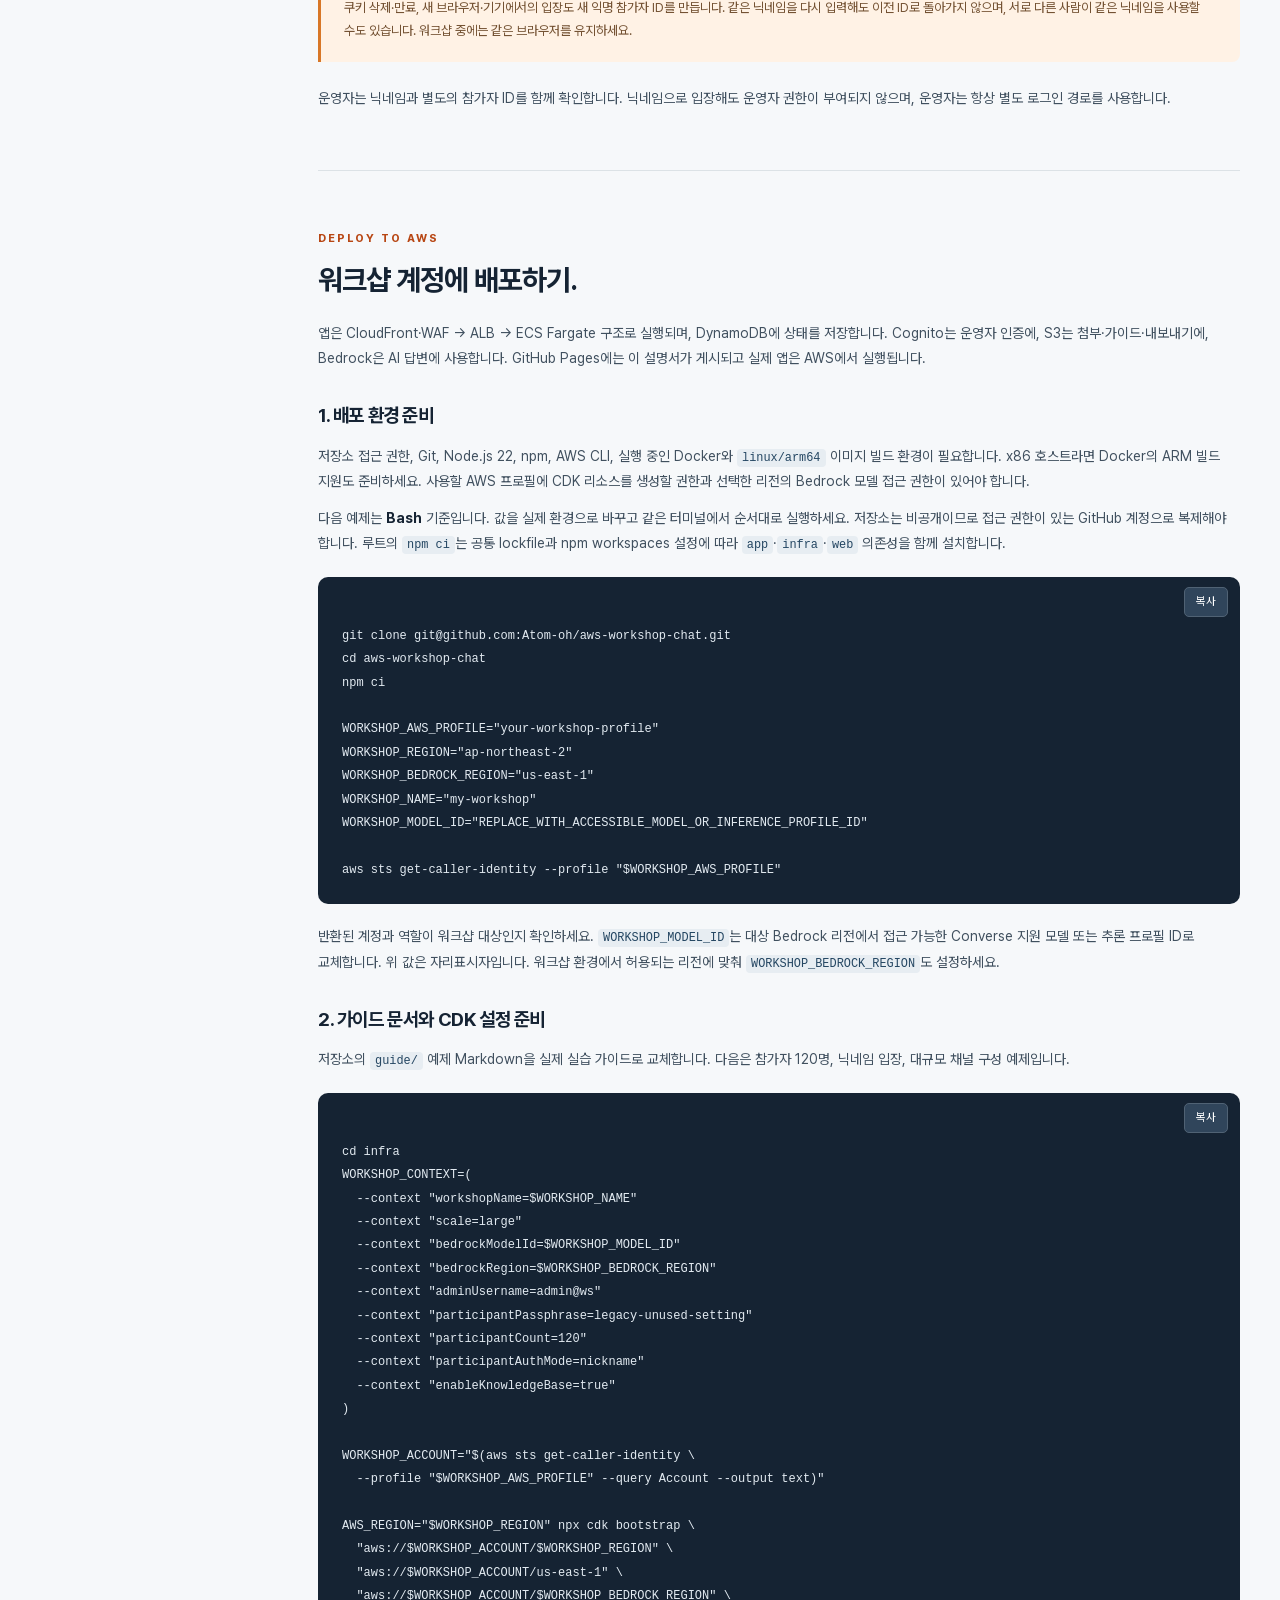
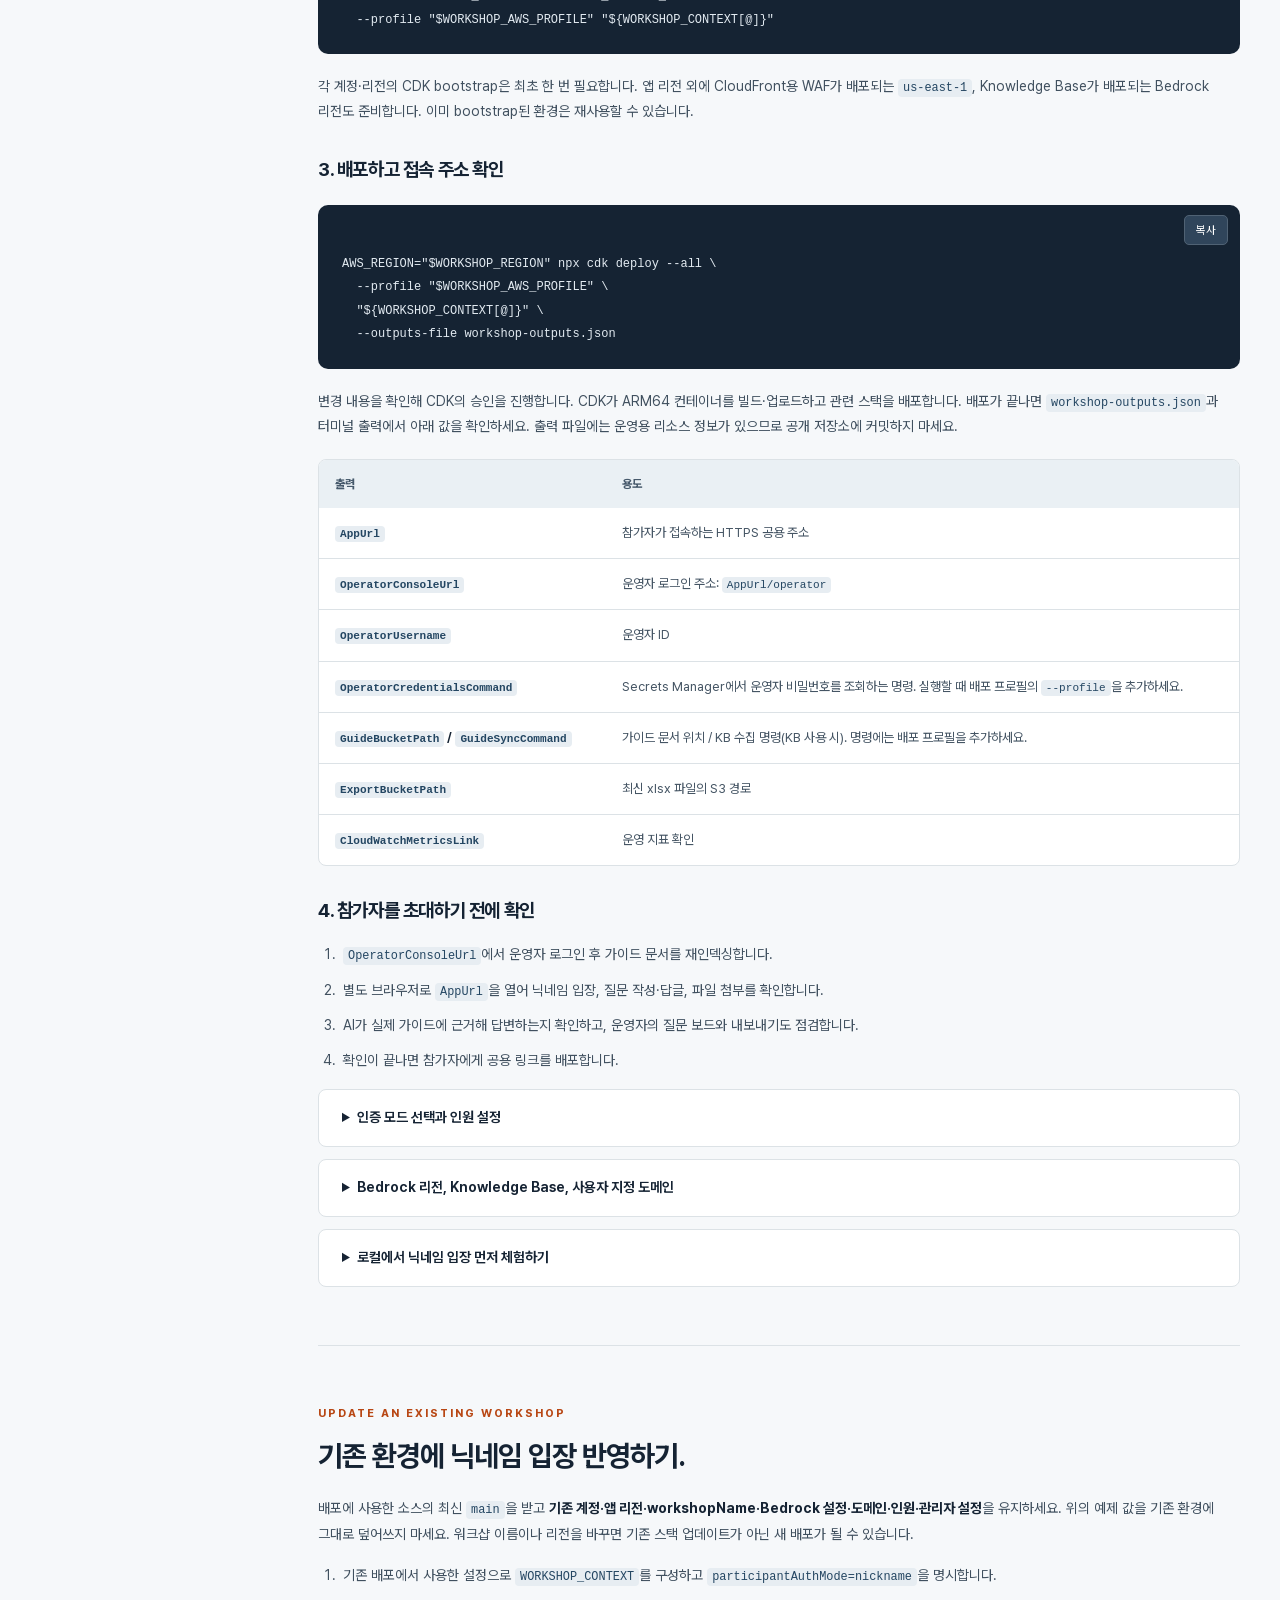
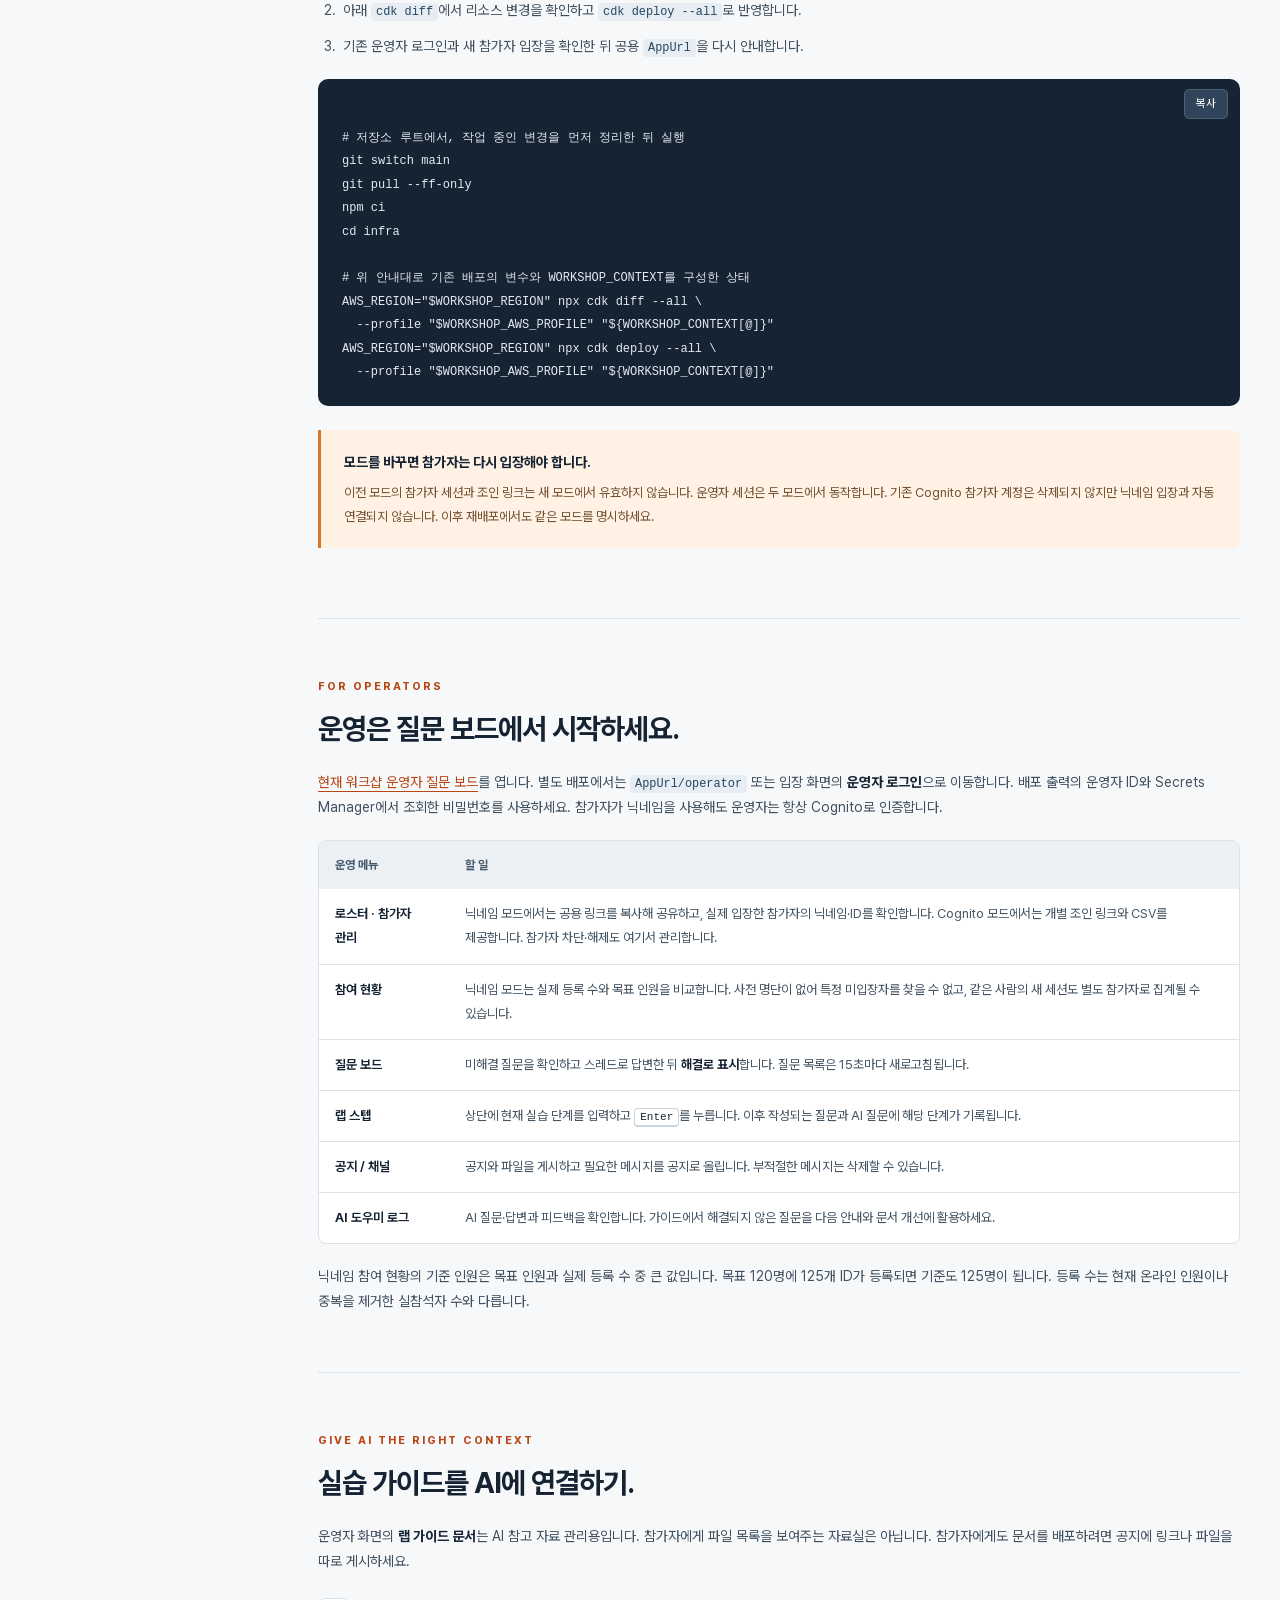
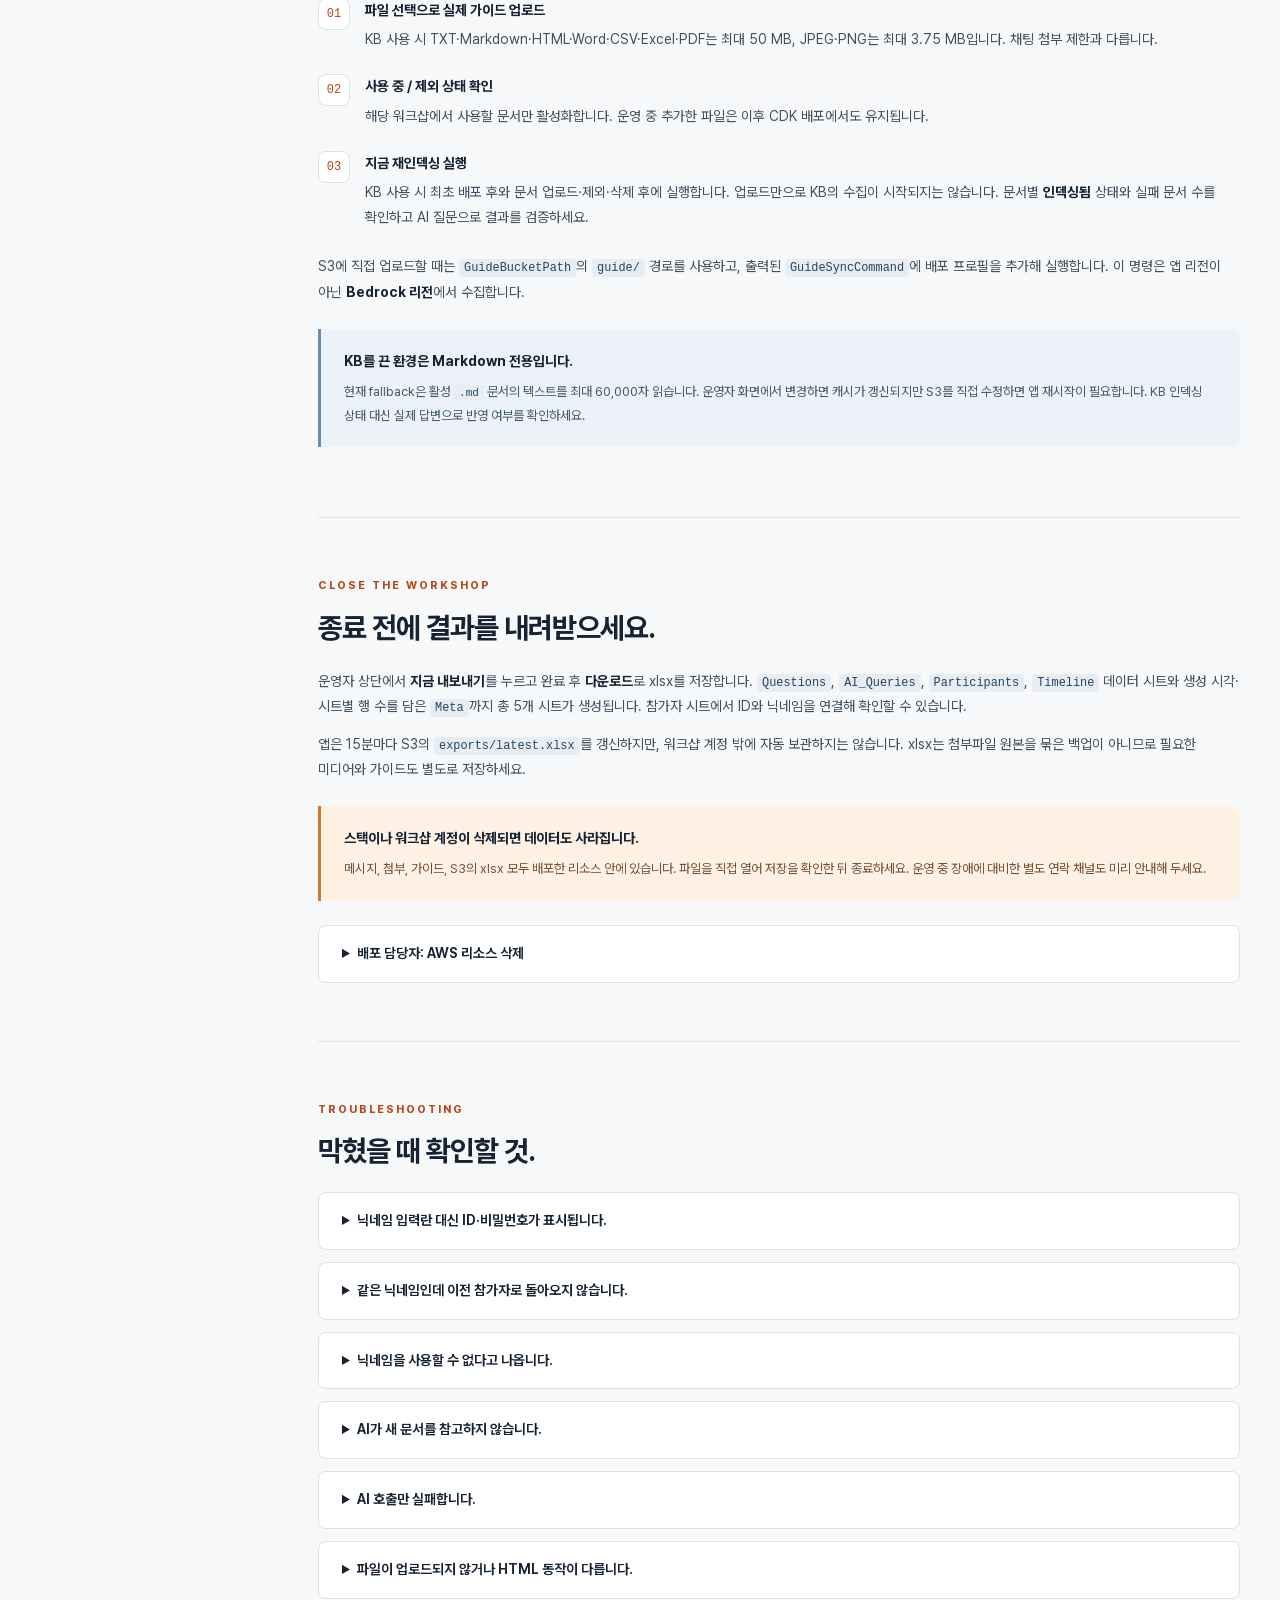
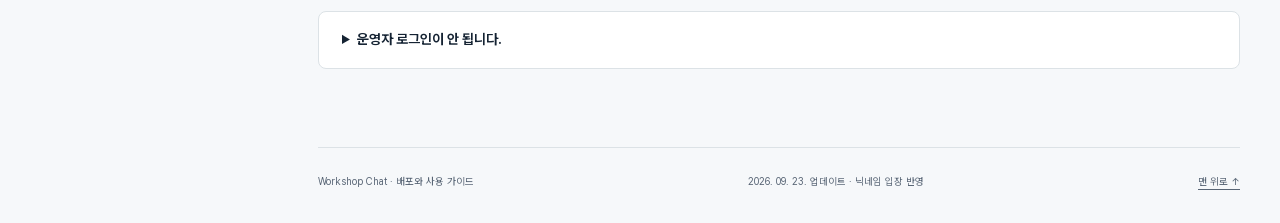
==== commit 6d39f207: "docs: link guide to the active workshop chat" ====
--- a/workshop-chat/index.html
+++ b/workshop-chat/index.html
@@ -39,7 +39,11 @@
         <div class="feature-strip"><span>닉네임 입장</span><span>실시간 Q&amp;A</span><span>랩 가이드 AI</span><span>xlsx 내보내기</span></div>
       </section>
 
-      <div class="notice"><strong>이 페이지는 사용 설명서입니다.</strong> 실제 채팅은 운영자가 전달한 워크샵 전용 주소에서 열어 주세요. 아래의 <code>AppUrl</code>은 AWS 배포 결과로 출력되는 주소입니다.</div>
+      <div class="notice">
+        <strong>현재 워크샵 바로가기</strong>
+        <p><a href="https://workshop-chat.atomai.click/">참가자 입장 · 닉네임으로 시작</a> · <a href="https://workshop-chat.atomai.click/operator?view=questions">운영자 질문 보드</a></p>
+        <p>이 페이지는 사용 설명서입니다. 운영자 화면에는 운영자 ID·비밀번호가 필요합니다. 별도로 배포한 워크샵에서는 해당 배포의 <code>AppUrl</code>을 사용하세요.</p>
+      </div>
       <div class="route-grid">
         <a href="#participant" class="route-card"><span class="step-number">01</span><h2>참가자</h2><p>입장하고, 질문하고,<br>도움을 받으세요.</p><span class="route-link">사용법 보기 →</span></a>
         <a href="#deploy" class="route-card"><span class="step-number">02</span><h2>배포 담당자</h2><p>AWS 환경에 채팅을 배포하고<br>입장 방식을 설정하세요.</p><span class="route-link">배포하기 →</span></a>
@@ -51,7 +55,7 @@
         <h2>링크 하나로, 바로 참여하세요.</h2>
         <p>입장 화면은 워크샵의 설정에 따라 달라집니다. 닉네임 입력란이 보이면 아래 순서대로 참여하세요.</p>
         <ol class="steps">
-          <li><strong>운영자가 공유한 공용 링크 열기</strong><p>워크샵의 <code>AppUrl</code>로 접속합니다. 닉네임 모드에서는 모든 참가자가 같은 주소를 사용합니다.</p></li>
+          <li><strong>운영자가 공유한 공용 링크 열기</strong><p><a href="https://workshop-chat.atomai.click/">현재 워크샵 참가자 입장</a>을 엽니다. 별도로 배포한 워크샵은 해당 <code>AppUrl</code>로 접속합니다. 닉네임 모드에서는 모든 참가자가 같은 주소를 사용합니다.</p></li>
           <li><strong>워크샵에서 사용할 닉네임 입력</strong><p>예: <code>구름고래</code>, <code>3조-민트</code>. 닉네임은 다른 참가자에게 표시되므로 실명 대신 워크샵용 이름을 권장합니다.</p></li>
           <li><strong>입장 버튼 누르기</strong><p>참가자용 AWS 계정이나 Cognito ID·비밀번호 없이 입장합니다. 먼저 공지를 확인하고 질문 채널로 이동하세요.</p></li>
         </ol>
@@ -193,7 +197,7 @@
       <section id="operator" class="content-section">
         <div class="section-kicker">FOR OPERATORS</div>
         <h2>운영은 질문 보드에서 시작하세요.</h2>
-        <p><code>AppUrl/operator</code> 또는 입장 화면의 <strong>운영자 로그인</strong>으로 이동합니다. 배포 출력의 운영자 ID와 Secrets Manager에서 조회한 비밀번호를 사용하세요. 참가자가 닉네임을 사용해도 운영자는 항상 Cognito로 인증합니다.</p>
+        <p><a href="https://workshop-chat.atomai.click/operator?view=questions">현재 워크샵 운영자 질문 보드</a>를 엽니다. 별도 배포에서는 <code>AppUrl/operator</code> 또는 입장 화면의 <strong>운영자 로그인</strong>으로 이동합니다. 배포 출력의 운영자 ID와 Secrets Manager에서 조회한 비밀번호를 사용하세요. 참가자가 닉네임을 사용해도 운영자는 항상 Cognito로 인증합니다.</p>
         <div class="table-wrap"><table>
           <thead><tr><th scope="col">운영 메뉴</th><th scope="col">할 일</th></tr></thead>
           <tbody>
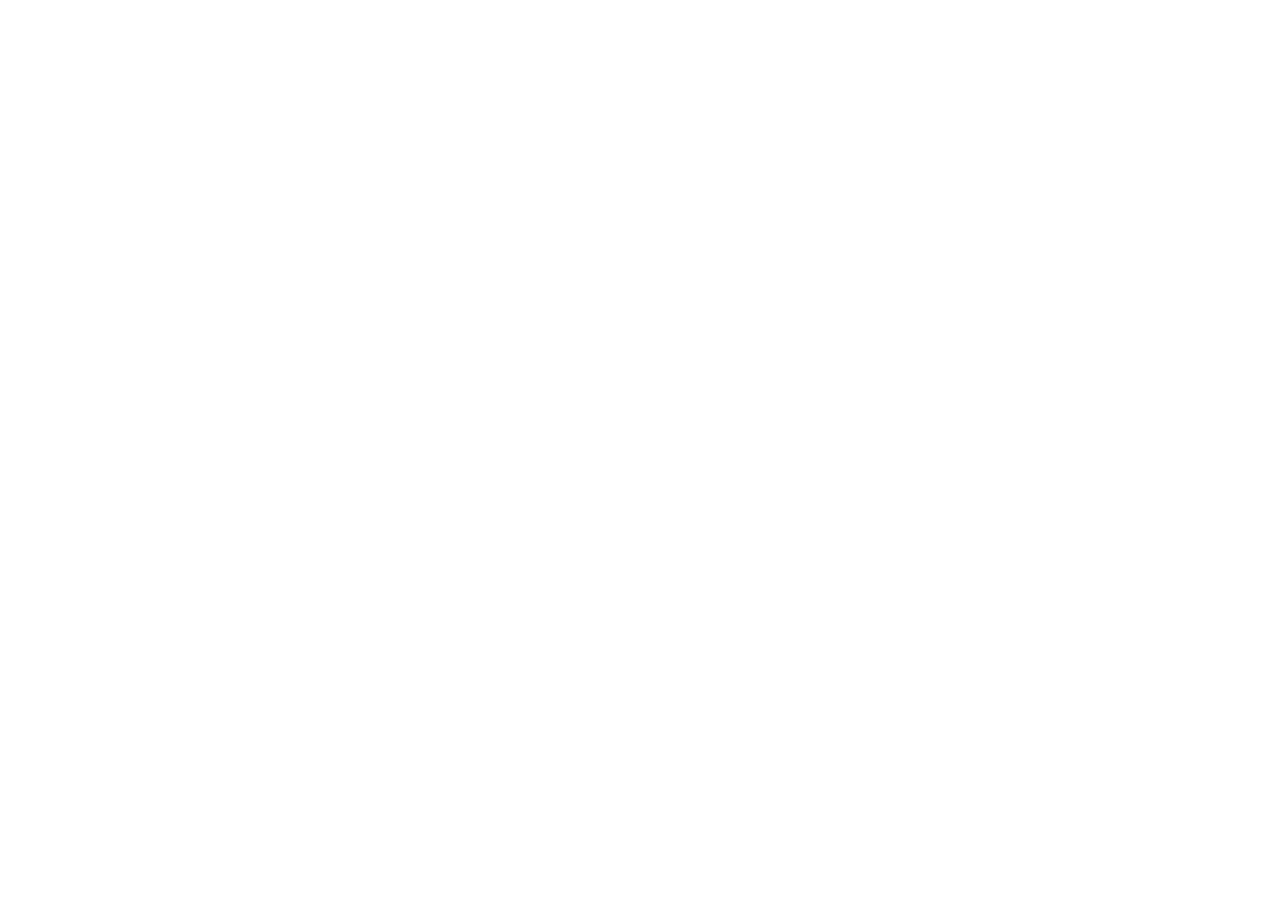
==== commit 0b5d6bd3: "Redirect Workshop Chat guide to the project Pages site" ====
--- a/workshop-chat/index.html
+++ b/workshop-chat/index.html
@@ -3,257 +3,14 @@
 <head>
   <meta charset="utf-8">
   <meta name="viewport" content="width=device-width, initial-scale=1">
-  <meta name="description" content="AWS Workshop Chat 배포부터 참가자 닉네임 입장, 질문·AI 도우미, 운영자 관리와 데이터 내보내기까지.">
-  <meta name="theme-color" content="#152333">
-  <title>Workshop Chat 가이드 · 배포와 사용법</title>
-  <link rel="canonical" href="https://www.atomai.click/workshop-chat/">
-  <link rel="stylesheet" href="./style.css">
-  <script src="./guide.js" defer></script>
+  <meta http-equiv="refresh" content="0; url=https://www.atomai.click/aws-workshop-chat/">
+  <link rel="canonical" href="https://www.atomai.click/aws-workshop-chat/">
+  <title>Workshop Chat 가이드 이동</title>
+  <script>
+    window.location.replace("https://www.atomai.click/aws-workshop-chat/" + window.location.hash);
+  </script>
 </head>
 <body>
-  <a class="skip-link" href="#main">본문 바로가기</a>
-  <header class="topbar">
-    <a class="brand" href="#overview"><span class="brand-icon" aria-hidden="true">W</span>Workshop Chat <span class="brand-label">GUIDE</span></a>
-    <a class="home-link" href="/">Atom AI <span aria-hidden="true">↗</span></a>
-  </header>
-  <div class="layout">
-    <nav class="sidebar" aria-label="가이드 목차">
-      <p class="nav-label">WORKSHOP PLAYBOOK</p>
-      <a href="#overview">시작하기</a>
-      <a href="#participant">참가자 사용법</a>
-      <a href="#nickname">닉네임과 재접속</a>
-      <a href="#deploy">AWS에 배포하기</a>
-      <a href="#update">기존 배포 업데이트</a>
-      <a href="#operator">운영자 사용법</a>
-      <a href="#guide-docs">AI 가이드 문서</a>
-      <a href="#finish">내보내기와 종료</a>
-      <a href="#troubleshooting">문제 해결</a>
-      <div class="nav-note">문서 업데이트<br><time datetime="2026-09-23">2026. 09. 23.</time><br><span>닉네임 입장 지원</span></div>
-    </nav>
-    <main id="main">
-      <section class="hero" id="overview">
-        <div class="eyebrow"><span class="status-dot"></span>AWS WORKSHOP CHAT</div>
-        <h1>워크샵의 질문을,<br><span>한곳에서 함께.</span></h1>
-        <p class="hero-description">참가자는 닉네임으로 입장하고, 운영자는 놓친 질문 없이 진행하세요. 배포부터 워크샵 종료까지 필요한 내용을 모았습니다.</p>
-        <div class="hero-actions"><a class="button primary" href="#participant">참가자로 시작하기 <span aria-hidden="true">→</span></a><a class="button secondary" href="#deploy">배포 가이드</a></div>
-        <div class="feature-strip"><span>닉네임 입장</span><span>실시간 Q&amp;A</span><span>랩 가이드 AI</span><span>xlsx 내보내기</span></div>
-      </section>
-
-      <div class="notice">
-        <strong>현재 워크샵 바로가기</strong>
-        <p><a href="https://workshop-chat.atomai.click/">참가자 입장 · 닉네임으로 시작</a> · <a href="https://workshop-chat.atomai.click/operator?view=questions">운영자 질문 보드</a></p>
-        <p>이 페이지는 사용 설명서입니다. 운영자 화면에는 운영자 ID·비밀번호가 필요합니다. 별도로 배포한 워크샵에서는 해당 배포의 <code>AppUrl</code>을 사용하세요.</p>
-      </div>
-      <div class="route-grid">
-        <a href="#participant" class="route-card"><span class="step-number">01</span><h2>참가자</h2><p>입장하고, 질문하고,<br>도움을 받으세요.</p><span class="route-link">사용법 보기 →</span></a>
-        <a href="#deploy" class="route-card"><span class="step-number">02</span><h2>배포 담당자</h2><p>AWS 환경에 채팅을 배포하고<br>입장 방식을 설정하세요.</p><span class="route-link">배포하기 →</span></a>
-        <a href="#operator" class="route-card"><span class="step-number">03</span><h2>운영자</h2><p>질문, 참여 현황, AI 문서를<br>한 화면에서 관리하세요.</p><span class="route-link">운영하기 →</span></a>
-      </div>
-
-      <section id="participant" class="content-section">
-        <div class="section-kicker">FOR PARTICIPANTS</div>
-        <h2>링크 하나로, 바로 참여하세요.</h2>
-        <p>입장 화면은 워크샵의 설정에 따라 달라집니다. 닉네임 입력란이 보이면 아래 순서대로 참여하세요.</p>
-        <ol class="steps">
-          <li><strong>운영자가 공유한 공용 링크 열기</strong><p><a href="https://workshop-chat.atomai.click/">현재 워크샵 참가자 입장</a>을 엽니다. 별도로 배포한 워크샵은 해당 <code>AppUrl</code>로 접속합니다. 닉네임 모드에서는 모든 참가자가 같은 주소를 사용합니다.</p></li>
-          <li><strong>워크샵에서 사용할 닉네임 입력</strong><p>예: <code>구름고래</code>, <code>3조-민트</code>. 닉네임은 다른 참가자에게 표시되므로 실명 대신 워크샵용 이름을 권장합니다.</p></li>
-          <li><strong>입장 버튼 누르기</strong><p>참가자용 AWS 계정이나 Cognito ID·비밀번호 없이 입장합니다. 먼저 공지를 확인하고 질문 채널로 이동하세요.</p></li>
-        </ol>
-        <div class="callout"><strong>ID·비밀번호 화면이 보이나요?</strong><p>해당 워크샵은 Cognito 모드입니다. 운영자가 발급한 개별 조인 링크 또는 참가자 ID·비밀번호로 입장하세요. 임의의 닉네임이나 공통 암호로 로그인할 수는 없습니다.</p></div>
-        <h3>채널과 질문 사용하기</h3>
-        <div class="table-wrap"><table>
-          <thead><tr><th scope="col">화면 / 기능</th><th scope="col">사용 방법</th></tr></thead>
-          <tbody>
-            <tr><th scope="row">공지</th><td>운영자가 올린 일정, 실습 링크, 공지사항을 확인합니다. 참가자는 공지를 게시할 수 없습니다.</td></tr>
-            <tr><th scope="row">질문</th><td><strong>질문으로 등록</strong>을 체크하고 실습 단계, 시도한 작업, 오류 내용을 함께 작성합니다. 일반 메시지로 보내면 질문 보드의 관리 대상이 되지 않습니다.</td></tr>
-            <tr><th scope="row">스레드</th><td>메시지의 <strong>스레드</strong> 또는 댓글 수를 눌러 답글을 이어갑니다. 같은 질문의 추가 정보는 해당 스레드에 남기세요.</td></tr>
-            <tr><th scope="row">업보트</th><td>같은 문제가 있다면 <strong>업보트</strong>를 누릅니다. 질문 채널은 업보트가 많은 순으로 표시됩니다. 해결 표시는 운영자가 처리합니다.</td></tr>
-            <tr><th scope="row">잡담</th><td>가벼운 대화에 사용합니다. 대규모 설정으로 처음 배포한 워크샵에는 표시되지 않을 수 있습니다.</td></tr>
-            <tr><th scope="row">링크 복사</th><td>특정 메시지나 스레드의 위치를 공유합니다. 받는 사람도 같은 워크샵에 입장해야 확인할 수 있습니다.</td></tr>
-          </tbody>
-        </table></div>
-        <p><kbd>Enter</kbd>로 보내고 <kbd>Shift</kbd> + <kbd>Enter</kbd>로 줄을 바꿉니다. Markdown 코드 블록을 사용하면 오류 로그와 명령어를 읽기 쉽게 전달할 수 있습니다. 상단에서 한국어·영어와 다크·프로젝터 모드를 전환할 수 있습니다.</p>
-        <h3>파일 첨부와 미리보기</h3>
-        <p>입력창의 📎 버튼으로 파일을 선택하고 짧은 설명을 작성한 뒤 <strong>보내기</strong>를 누르세요. 채널 입력창에는 클립보드 이미지도 붙여넣을 수 있습니다. 이미지·PDF·HTML은 채팅 안에서 미리 볼 수 있고, 스레드 답글과 운영자 메시지에도 첨부할 수 있습니다.</p>
-        <div class="table-wrap"><table>
-          <thead><tr><th scope="col">채팅 첨부 유형</th><th scope="col">파일당 최대 크기</th></tr></thead>
-          <tbody><tr><td>PNG, JPEG, GIF, WebP</td><td>15 MB</td></tr><tr><td>PDF, Word, Excel, PowerPoint, ZIP</td><td>25 MB</td></tr><tr><td>TXT, CSV, HTML</td><td>5 MB</td></tr><tr><td>MP4</td><td>50 MB</td></tr></tbody>
-        </table></div>
-        <p class="muted">HTML 미리보기에서는 스크립트가 실행되지 않습니다. 파일을 올렸다는 것만으로 AI의 참고 문서가 되지는 않습니다. AI 문서는 운영자가 별도로 등록합니다.</p>
-        <h3>AI 도우미에게 물어보기</h3>
-        <p>왼쪽의 <strong>AI 도우미</strong>를 열고 랩 가이드에 대한 질문을 입력하세요. 답변은 생성되는 대로 표시되며, 참고 문서가 있으면 함께 표시됩니다. <strong>도움됨</strong> 또는 <strong>가이드에 없음</strong>으로 피드백을 남길 수 있습니다.</p>
-        <div class="callout"><strong>AI 질문은 운영자가 확인할 수 있습니다.</strong><p>다른 참가자의 채팅 타임라인에는 공개되지 않지만 운영자의 AI 로그와 내보내기에는 포함됩니다. 비밀번호나 자격증명을 입력하지 마세요. 기본 질문 한도는 참가자별 하루 30회이며, 해결되지 않는 문제는 질문 채널에 남기세요.</p></div>
-      </section>
-
-      <section id="nickname" class="content-section">
-        <div class="section-kicker">NICKNAME ENTRY</div>
-        <h2>닉네임과 재접속, 알아둘 점.</h2>
-        <div class="two-columns">
-          <div class="info-card"><h3>이름 규칙</h3><p>앞뒤 공백을 제외하고 <strong>1~20자</strong>를 입력합니다. <code>admin</code>, <code>administrator</code>, <code>operator</code>, <code>운영자</code>, <code>관리자</code>, 설정된 운영자 ID는 사용할 수 없습니다. 제어 문자와 보이지 않는 형식 문자도 허용하지 않습니다.</p></div>
-          <div class="info-card"><h3>같은 브라우저를 유지하세요</h3><p>유효한 세션 쿠키가 남아 있으면 새로고침해도 같은 참가자로 유지됩니다. 현재 세션 유효기간은 로그인 시점부터 4일입니다. 닉네임은 이전 참가자 정보를 복구하는 수단이 아닙니다.</p></div>
-        </div>
-        <div class="callout warning"><strong>로그아웃 후 다시 입장하면 새 참가자입니다.</strong><p>쿠키 삭제·만료, 새 브라우저·기기에서의 입장도 새 익명 참가자 ID를 만듭니다. 같은 닉네임을 다시 입력해도 이전 ID로 돌아가지 않으며, 서로 다른 사람이 같은 닉네임을 사용할 수도 있습니다. 워크샵 중에는 같은 브라우저를 유지하세요.</p></div>
-        <p>운영자는 닉네임과 별도의 참가자 ID를 함께 확인합니다. 닉네임으로 입장해도 운영자 권한이 부여되지 않으며, 운영자는 항상 별도 로그인 경로를 사용합니다.</p>
-      </section>
-
-      <section id="deploy" class="content-section">
-        <div class="section-kicker">DEPLOY TO AWS</div>
-        <h2>워크샵 계정에 배포하기.</h2>
-        <p>앱은 CloudFront·WAF → ALB → ECS Fargate 구조로 실행되며, DynamoDB에 상태를 저장합니다. Cognito는 운영자 인증에, S3는 첨부·가이드·내보내기에, Bedrock은 AI 답변에 사용합니다. GitHub Pages에는 이 설명서가 게시되고 실제 앱은 AWS에서 실행됩니다.</p>
-        <h3>1. 배포 환경 준비</h3>
-        <p>저장소 접근 권한, Git, Node.js 22, npm, AWS CLI, 실행 중인 Docker와 <code>linux/arm64</code> 이미지 빌드 환경이 필요합니다. x86 호스트라면 Docker의 ARM 빌드 지원도 준비하세요. 사용할 AWS 프로필에 CDK 리소스를 생성할 권한과 선택한 리전의 Bedrock 모델 접근 권한이 있어야 합니다.</p>
-        <p>다음 예제는 <strong>Bash</strong> 기준입니다. 값을 실제 환경으로 바꾸고 같은 터미널에서 순서대로 실행하세요. 저장소는 비공개이므로 접근 권한이 있는 GitHub 계정으로 복제해야 합니다. 루트의 <code>npm ci</code>는 공통 lockfile과 npm workspaces 설정에 따라 <code>app</code>·<code>infra</code>·<code>web</code> 의존성을 함께 설치합니다.</p>
-        <pre><code class="language-bash">git clone git@github.com:Atom-oh/aws-workshop-chat.git
-cd aws-workshop-chat
-npm ci
-
-WORKSHOP_AWS_PROFILE="your-workshop-profile"
-WORKSHOP_REGION="ap-northeast-2"
-WORKSHOP_BEDROCK_REGION="us-east-1"
-WORKSHOP_NAME="my-workshop"
-WORKSHOP_MODEL_ID="REPLACE_WITH_ACCESSIBLE_MODEL_OR_INFERENCE_PROFILE_ID"
-
-aws sts get-caller-identity --profile "$WORKSHOP_AWS_PROFILE"</code></pre>
-        <p>반환된 계정과 역할이 워크샵 대상인지 확인하세요. <code>WORKSHOP_MODEL_ID</code>는 대상 Bedrock 리전에서 접근 가능한 Converse 지원 모델 또는 추론 프로필 ID로 교체합니다. 위 값은 자리표시자입니다. 워크샵 환경에서 허용되는 리전에 맞춰 <code>WORKSHOP_BEDROCK_REGION</code>도 설정하세요.</p>
-        <h3>2. 가이드 문서와 CDK 설정 준비</h3>
-        <p>저장소의 <code>guide/</code> 예제 Markdown을 실제 실습 가이드로 교체합니다. 다음은 참가자 120명, 닉네임 입장, 대규모 채널 구성 예제입니다.</p>
-        <pre><code class="language-bash">cd infra
-WORKSHOP_CONTEXT=(
-  --context "workshopName=$WORKSHOP_NAME"
-  --context "scale=large"
-  --context "bedrockModelId=$WORKSHOP_MODEL_ID"
-  --context "bedrockRegion=$WORKSHOP_BEDROCK_REGION"
-  --context "adminUsername=admin@ws"
-  --context "participantPassphrase=legacy-unused-setting"
-  --context "participantCount=120"
-  --context "participantAuthMode=nickname"
-  --context "enableKnowledgeBase=true"
-)
-
-WORKSHOP_ACCOUNT="$(aws sts get-caller-identity \
-  --profile "$WORKSHOP_AWS_PROFILE" --query Account --output text)"
-
-AWS_REGION="$WORKSHOP_REGION" npx cdk bootstrap \
-  "aws://$WORKSHOP_ACCOUNT/$WORKSHOP_REGION" \
-  "aws://$WORKSHOP_ACCOUNT/us-east-1" \
-  "aws://$WORKSHOP_ACCOUNT/$WORKSHOP_BEDROCK_REGION" \
-  --profile "$WORKSHOP_AWS_PROFILE" "${WORKSHOP_CONTEXT[@]}"</code></pre>
-        <p>각 계정·리전의 CDK bootstrap은 최초 한 번 필요합니다. 앱 리전 외에 CloudFront용 WAF가 배포되는 <code>us-east-1</code>, Knowledge Base가 배포되는 Bedrock 리전도 준비합니다. 이미 bootstrap된 환경은 재사용할 수 있습니다.</p>
-        <h3>3. 배포하고 접속 주소 확인</h3>
-        <pre><code class="language-bash">AWS_REGION="$WORKSHOP_REGION" npx cdk deploy --all \
-  --profile "$WORKSHOP_AWS_PROFILE" \
-  "${WORKSHOP_CONTEXT[@]}" \
-  --outputs-file workshop-outputs.json</code></pre>
-        <p>변경 내용을 확인해 CDK의 승인을 진행합니다. CDK가 ARM64 컨테이너를 빌드·업로드하고 관련 스택을 배포합니다. 배포가 끝나면 <code>workshop-outputs.json</code>과 터미널 출력에서 아래 값을 확인하세요. 출력 파일에는 운영용 리소스 정보가 있으므로 공개 저장소에 커밋하지 마세요.</p>
-        <div class="table-wrap"><table>
-          <thead><tr><th scope="col">출력</th><th scope="col">용도</th></tr></thead>
-          <tbody>
-            <tr><th scope="row"><code>AppUrl</code></th><td>참가자가 접속하는 HTTPS 공용 주소</td></tr>
-            <tr><th scope="row"><code>OperatorConsoleUrl</code></th><td>운영자 로그인 주소: <code>AppUrl/operator</code></td></tr>
-            <tr><th scope="row"><code>OperatorUsername</code></th><td>운영자 ID</td></tr>
-            <tr><th scope="row"><code>OperatorCredentialsCommand</code></th><td>Secrets Manager에서 운영자 비밀번호를 조회하는 명령. 실행할 때 배포 프로필의 <code>--profile</code>을 추가하세요.</td></tr>
-            <tr><th scope="row"><code>GuideBucketPath</code> / <code>GuideSyncCommand</code></th><td>가이드 문서 위치 / KB 수집 명령(KB 사용 시). 명령에는 배포 프로필을 추가하세요.</td></tr>
-            <tr><th scope="row"><code>ExportBucketPath</code></th><td>최신 xlsx 파일의 S3 경로</td></tr>
-            <tr><th scope="row"><code>CloudWatchMetricsLink</code></th><td>운영 지표 확인</td></tr>
-          </tbody>
-        </table></div>
-        <h3>4. 참가자를 초대하기 전에 확인</h3>
-        <ol><li><code>OperatorConsoleUrl</code>에서 운영자 로그인 후 가이드 문서를 재인덱싱합니다.</li><li>별도 브라우저로 <code>AppUrl</code>을 열어 닉네임 입장, 질문 작성·답글, 파일 첨부를 확인합니다.</li><li>AI가 실제 가이드에 근거해 답변하는지 확인하고, 운영자의 질문 보드와 내보내기도 점검합니다.</li><li>확인이 끝나면 참가자에게 공용 링크를 배포합니다.</li></ol>
-        <details><summary>인증 모드 선택과 인원 설정</summary>
-          <p><code>participantAuthMode=nickname</code>은 공용 링크와 닉네임을 사용하고, <code>participantAuthMode=cognito</code>는 개별 계정과 조인 링크를 사용합니다. 아무 설정도 주지 않으면 CDK와 서버의 기본값은 <strong>cognito</strong>입니다.</p>
-          <p><code>PARTICIPANT_AUTH_MODE=nickname</code> 환경변수로도 설정할 수 있지만 명시적인 CDK context가 우선합니다. 환경변수로 전환할 때는 context에 남아 있는 <code>participantAuthMode</code>도 확인하세요.</p>
-          <p>닉네임 모드에서 <code>participantCount</code>는 목표 인원이며 입장 상한이 아닙니다. 참가자 Cognito 계정은 사전 생성하지 않지만 Cognito와 운영자 계정은 유지됩니다. <code>participantPassphrase</code>와 <code>bedrockModelId</code>는 두 모드 모두 필수 설정입니다. legacy passphrase는 공통 로그인 암호가 아닙니다.</p>
-        </details>
-        <details><summary>Bedrock 리전, Knowledge Base, 사용자 지정 도메인</summary>
-          <p><code>bedrockRegion</code>을 지정하면 AI 모델 호출과 Knowledge Base·S3 Vectors·가이드 버킷을 해당 리전에서 사용합니다. 생략하면 앱 리전을 따릅니다. 선택한 리전에서 모델과 S3 Vectors 지원 여부를 확인하세요.</p>
-          <p>KB를 사용할 수 없으면 <code>enableKnowledgeBase=false</code>로 배포할 수 있습니다. 이 경우 현재 앱은 <code>.md</code> 파일의 텍스트만 최대 60,000자까지 AI 프롬프트에 넣습니다. PDF·HTML 등의 업로드를 Markdown처럼 사용한다고 가정하지 마세요.</p>
-          <p>도메인을 연결하려면 기존 context에 <code>domainName</code>, <code>hostedZoneId</code>, <code>certificateArn</code>을 함께 지정합니다. 공개 Route 53 영역과 해당 도메인을 포함하는 <code>us-east-1</code>의 ACM 인증서가 필요합니다. 생략하면 CloudFront 주소를 사용합니다.</p>
-        </details>
-        <details><summary>로컬에서 닉네임 입장 먼저 체험하기</summary>
-          <p>저장소 루트에서 아래 명령을 실행하고 <code>http://localhost:3000</code>을 엽니다. Docker Compose는 기본적으로 닉네임 모드를 사용합니다. 참가자 채팅은 DynamoDB Local로 동작하지만 운영자 로그인에는 실제 Cognito 설정, AI에는 Bedrock, 파일 기능에는 S3 설정이 필요합니다.</p>
-          <pre><code class="language-bash">docker compose up --build</code></pre>
-        </details>
-      </section>
-
-      <section id="update" class="content-section">
-        <div class="section-kicker">UPDATE AN EXISTING WORKSHOP</div>
-        <h2>기존 환경에 닉네임 입장 반영하기.</h2>
-        <p>배포에 사용한 소스의 최신 <code>main</code>을 받고 <strong>기존 계정·앱 리전·workshopName·Bedrock 설정·도메인·인원·관리자 설정</strong>을 유지하세요. 위의 예제 값을 기존 환경에 그대로 덮어쓰지 마세요. 워크샵 이름이나 리전을 바꾸면 기존 스택 업데이트가 아닌 새 배포가 될 수 있습니다.</p>
-        <ol><li>기존 배포에서 사용한 설정으로 <code>WORKSHOP_CONTEXT</code>를 구성하고 <code>participantAuthMode=nickname</code>을 명시합니다.</li><li>아래 <code>cdk diff</code>에서 리소스 변경을 확인하고 <code>cdk deploy --all</code>로 반영합니다.</li><li>기존 운영자 로그인과 새 참가자 입장을 확인한 뒤 공용 <code>AppUrl</code>을 다시 안내합니다.</li></ol>
-        <pre><code class="language-bash"># 저장소 루트에서, 작업 중인 변경을 먼저 정리한 뒤 실행
-git switch main
-git pull --ff-only
-npm ci
-cd infra
-
-# 위 안내대로 기존 배포의 변수와 WORKSHOP_CONTEXT를 구성한 상태
-AWS_REGION="$WORKSHOP_REGION" npx cdk diff --all \
-  --profile "$WORKSHOP_AWS_PROFILE" "${WORKSHOP_CONTEXT[@]}"
-AWS_REGION="$WORKSHOP_REGION" npx cdk deploy --all \
-  --profile "$WORKSHOP_AWS_PROFILE" "${WORKSHOP_CONTEXT[@]}"</code></pre>
-        <div class="callout warning"><strong>모드를 바꾸면 참가자는 다시 입장해야 합니다.</strong><p>이전 모드의 참가자 세션과 조인 링크는 새 모드에서 유효하지 않습니다. 운영자 세션은 두 모드에서 동작합니다. 기존 Cognito 참가자 계정은 삭제되지 않지만 닉네임 입장과 자동 연결되지 않습니다. 이후 재배포에서도 같은 모드를 명시하세요.</p></div>
-      </section>
-
-      <section id="operator" class="content-section">
-        <div class="section-kicker">FOR OPERATORS</div>
-        <h2>운영은 질문 보드에서 시작하세요.</h2>
-        <p><a href="https://workshop-chat.atomai.click/operator?view=questions">현재 워크샵 운영자 질문 보드</a>를 엽니다. 별도 배포에서는 <code>AppUrl/operator</code> 또는 입장 화면의 <strong>운영자 로그인</strong>으로 이동합니다. 배포 출력의 운영자 ID와 Secrets Manager에서 조회한 비밀번호를 사용하세요. 참가자가 닉네임을 사용해도 운영자는 항상 Cognito로 인증합니다.</p>
-        <div class="table-wrap"><table>
-          <thead><tr><th scope="col">운영 메뉴</th><th scope="col">할 일</th></tr></thead>
-          <tbody>
-            <tr><th scope="row">로스터 · 참가자 관리</th><td>닉네임 모드에서는 공용 링크를 복사해 공유하고, 실제 입장한 참가자의 닉네임·ID를 확인합니다. Cognito 모드에서는 개별 조인 링크와 CSV를 제공합니다. 참가자 차단·해제도 여기서 관리합니다.</td></tr>
-            <tr><th scope="row">참여 현황</th><td>닉네임 모드는 실제 등록 수와 목표 인원을 비교합니다. 사전 명단이 없어 특정 미입장자를 찾을 수 없고, 같은 사람의 새 세션도 별도 참가자로 집계될 수 있습니다.</td></tr>
-            <tr><th scope="row">질문 보드</th><td>미해결 질문을 확인하고 스레드로 답변한 뒤 <strong>해결로 표시</strong>합니다. 질문 목록은 15초마다 새로고침됩니다.</td></tr>
-            <tr><th scope="row">랩 스텝</th><td>상단에 현재 실습 단계를 입력하고 <kbd>Enter</kbd>를 누릅니다. 이후 작성되는 질문과 AI 질문에 해당 단계가 기록됩니다.</td></tr>
-            <tr><th scope="row">공지 / 채널</th><td>공지와 파일을 게시하고 필요한 메시지를 공지로 올립니다. 부적절한 메시지는 삭제할 수 있습니다.</td></tr>
-            <tr><th scope="row">AI 도우미 로그</th><td>AI 질문·답변과 피드백을 확인합니다. 가이드에서 해결되지 않은 질문을 다음 안내와 문서 개선에 활용하세요.</td></tr>
-          </tbody>
-        </table></div>
-        <p>닉네임 참여 현황의 기준 인원은 목표 인원과 실제 등록 수 중 큰 값입니다. 목표 120명에 125개 ID가 등록되면 기준도 125명이 됩니다. 등록 수는 현재 온라인 인원이나 중복을 제거한 실참석자 수와 다릅니다.</p>
-      </section>
-
-      <section id="guide-docs" class="content-section">
-        <div class="section-kicker">GIVE AI THE RIGHT CONTEXT</div>
-        <h2>실습 가이드를 AI에 연결하기.</h2>
-        <p>운영자 화면의 <strong>랩 가이드 문서</strong>는 AI 참고 자료 관리용입니다. 참가자에게 파일 목록을 보여주는 자료실은 아닙니다. 참가자에게도 문서를 배포하려면 공지에 링크나 파일을 따로 게시하세요.</p>
-        <ol class="steps">
-          <li><strong>파일 선택으로 실제 가이드 업로드</strong><p>KB 사용 시 TXT·Markdown·HTML·Word·CSV·Excel·PDF는 최대 50 MB, JPEG·PNG는 최대 3.75 MB입니다. 채팅 첨부 제한과 다릅니다.</p></li>
-          <li><strong>사용 중 / 제외 상태 확인</strong><p>해당 워크샵에서 사용할 문서만 활성화합니다. 운영 중 추가한 파일은 이후 CDK 배포에서도 유지됩니다.</p></li>
-          <li><strong>지금 재인덱싱 실행</strong><p>KB 사용 시 최초 배포 후와 문서 업로드·제외·삭제 후에 실행합니다. 업로드만으로 KB의 수집이 시작되지는 않습니다. 문서별 <strong>인덱싱됨</strong> 상태와 실패 문서 수를 확인하고 AI 질문으로 결과를 검증하세요.</p></li>
-        </ol>
-        <p>S3에 직접 업로드할 때는 <code>GuideBucketPath</code>의 <code>guide/</code> 경로를 사용하고, 출력된 <code>GuideSyncCommand</code>에 배포 프로필을 추가해 실행합니다. 이 명령은 앱 리전이 아닌 <strong>Bedrock 리전</strong>에서 수집합니다.</p>
-        <div class="callout"><strong>KB를 끈 환경은 Markdown 전용입니다.</strong><p>현재 fallback은 활성 <code>.md</code> 문서의 텍스트를 최대 60,000자 읽습니다. 운영자 화면에서 변경하면 캐시가 갱신되지만 S3를 직접 수정하면 앱 재시작이 필요합니다. KB 인덱싱 상태 대신 실제 답변으로 반영 여부를 확인하세요.</p></div>
-      </section>
-
-      <section id="finish" class="content-section">
-        <div class="section-kicker">CLOSE THE WORKSHOP</div>
-        <h2>종료 전에 결과를 내려받으세요.</h2>
-        <p>운영자 상단에서 <strong>지금 내보내기</strong>를 누르고 완료 후 <strong>다운로드</strong>로 xlsx를 저장합니다. <code>Questions</code>, <code>AI_Queries</code>, <code>Participants</code>, <code>Timeline</code> 데이터 시트와 생성 시각·시트별 행 수를 담은 <code>Meta</code>까지 총 5개 시트가 생성됩니다. 참가자 시트에서 ID와 닉네임을 연결해 확인할 수 있습니다.</p>
-        <p>앱은 15분마다 S3의 <code>exports/latest.xlsx</code>를 갱신하지만, 워크샵 계정 밖에 자동 보관하지는 않습니다. xlsx는 첨부파일 원본을 묶은 백업이 아니므로 필요한 미디어와 가이드도 별도로 저장하세요.</p>
-        <div class="callout warning"><strong>스택이나 워크샵 계정이 삭제되면 데이터도 사라집니다.</strong><p>메시지, 첨부, 가이드, S3의 xlsx 모두 배포한 리소스 안에 있습니다. 파일을 직접 열어 저장을 확인한 뒤 종료하세요. 운영 중 장애에 대비한 별도 연락 채널도 미리 안내해 두세요.</p></div>
-        <details><summary>배포 담당자: AWS 리소스 삭제</summary>
-          <p>데이터 보관이 끝났고 실제 종료할 때만 실행하세요. <code>infra/</code>에서 원래 배포의 계정·리전·이름과 context를 그대로 사용합니다. 관련 스택 전체를 삭제하므로 결과를 복구할 수 없습니다. 위 배포 명령이 구성한 Bash 변수와 배열이 필요합니다.</p>
-          <pre><code class="language-bash">aws sts get-caller-identity --profile "$WORKSHOP_AWS_PROFILE"
-AWS_REGION="$WORKSHOP_REGION" npx cdk destroy --all \
-  --profile "$WORKSHOP_AWS_PROFILE" "${WORKSHOP_CONTEXT[@]}"</code></pre>
-          <p>CloudFormation에서 앱, WAF, Bedrock 관련 스택의 삭제 완료를 확인합니다. CDK bootstrap 환경은 워크샵 스택과 별도로 관리됩니다. 운영 비용은 리전·가동 시간·AI 사용량에 따라 발생하므로 행사 후 리소스를 계속 켜 두지 마세요.</p>
-        </details>
-      </section>
-
-      <section id="troubleshooting" class="content-section">
-        <div class="section-kicker">TROUBLESHOOTING</div>
-        <h2>막혔을 때 확인할 것.</h2>
-        <details><summary>닉네임 입력란 대신 ID·비밀번호가 표시됩니다.</summary><p>현재 배포가 Cognito 모드이거나 <code>/operator</code> 경로를 열었을 수 있습니다. 참가자는 공용 <code>AppUrl</code>을 여세요. 배포 담당자는 <code>participantAuthMode</code> context가 환경변수보다 우선하는지 확인하고 닉네임 모드로 재배포하세요.</p></details>
-        <details><summary>같은 닉네임인데 이전 참가자로 돌아오지 않습니다.</summary><p>닉네임은 고유 계정이나 복구 암호가 아닙니다. 로그아웃·쿠키 삭제·만료·새 브라우저 입장은 새 ID를 만듭니다. 이미 새로 입장했다면 운영자에게 이전 ID와 구분해서 확인해 달라고 요청하세요.</p></details>
-        <details><summary>닉네임을 사용할 수 없다고 나옵니다.</summary><p>1~20자인지, 운영자·관리자용 이름을 쓰지 않았는지 확인하세요. 복사한 이름에 보이지 않는 문자가 포함될 수 있으니 직접 다시 입력해 보세요. 운영자 ID의 대소문자나 전각 문자 변형도 사용할 수 없습니다.</p></details>
-        <details><summary>AI가 새 문서를 참고하지 않습니다.</summary><p>문서가 사용 중인지, KB 재인덱싱이 완료됐는지, 실패 또는 재시도 소진 상태인지 확인하세요. 크기와 형식 제한도 확인합니다. KB를 끈 환경에서는 현재 Markdown만 읽습니다. S3 직접 변경 시에는 KB 수집 또는 fallback 앱 재시작이 필요합니다.</p></details>
-        <details><summary>AI 호출만 실패합니다.</summary><p>배포 담당자는 선택한 모델·추론 프로필과 <code>bedrockRegion</code>, 계정의 모델 접근 및 호출 권한을 확인하세요. 스택 배포 성공만으로 모델 호출 성공이 보장되지는 않습니다. 참가자는 질문 채널에서 도움을 받을 수 있습니다.</p></details>
-        <details><summary>파일이 업로드되지 않거나 HTML 동작이 다릅니다.</summary><p>채팅 첨부의 지원 형식과 크기를 확인하세요. 실행 파일 등 지원 목록 밖의 형식은 허용되지 않습니다. HTML 미리보기는 스크립트를 실행하지 않으므로 대화형 페이지와 다르게 보일 수 있습니다.</p></details>
-        <details><summary>운영자 로그인이 안 됩니다.</summary><p><code>OperatorConsoleUrl</code>에서 배포 출력의 운영자 ID와 Secrets Manager의 현재 비밀번호를 사용하세요. 닉네임이나 legacy passphrase로 로그인할 수 없습니다. 배포 담당자는 해당 Cognito 사용자가 <code>admin</code> 그룹에 속하는지도 확인합니다.</p></details>
-      </section>
-      <footer><span>Workshop Chat · 배포와 사용 가이드</span><span>2026. 09. 23. 업데이트 · 닉네임 입장 반영</span><a href="#overview">맨 위로 ↑</a></footer>
-    </main>
-  </div>
-  <div class="copy-status" role="status" aria-live="polite"></div>
+  <p>Workshop Chat 가이드가 이동했습니다. <a href="https://www.atomai.click/aws-workshop-chat/">새 가이드 열기</a></p>
 </body>
 </html>
